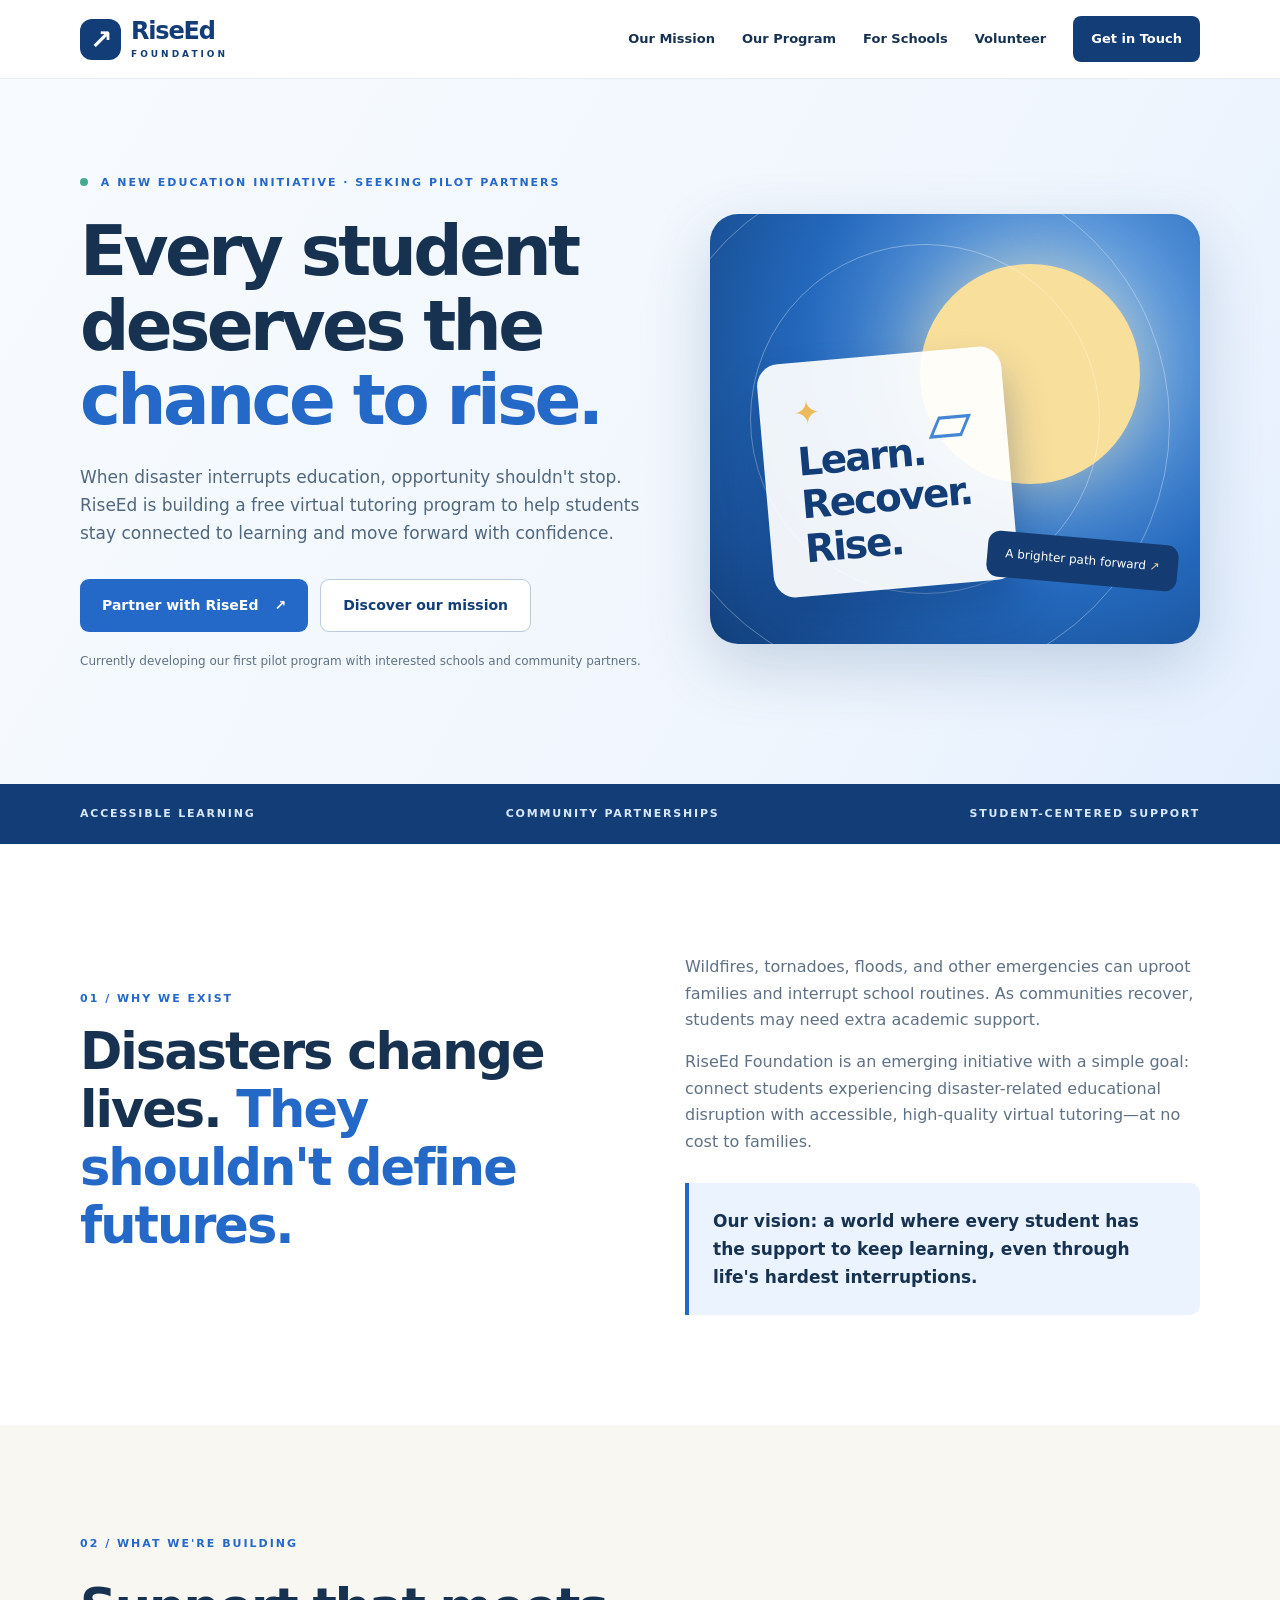
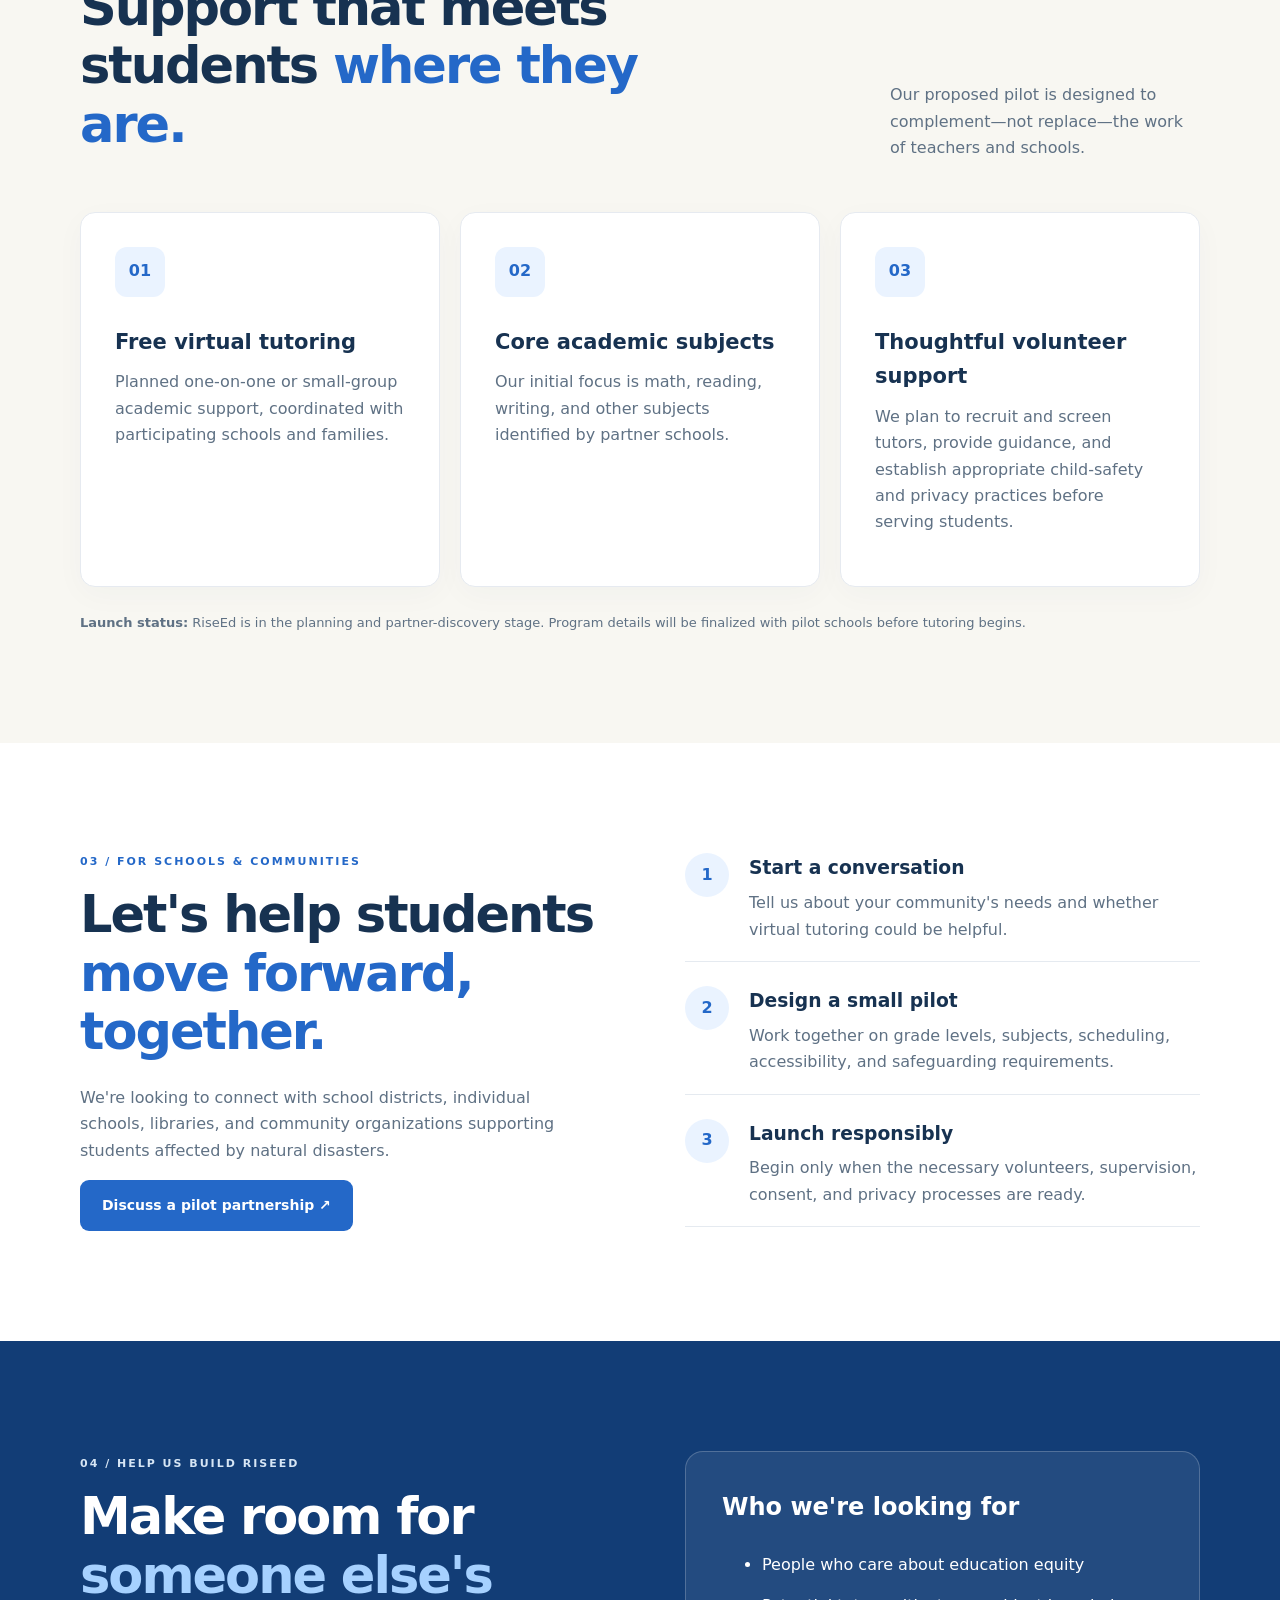
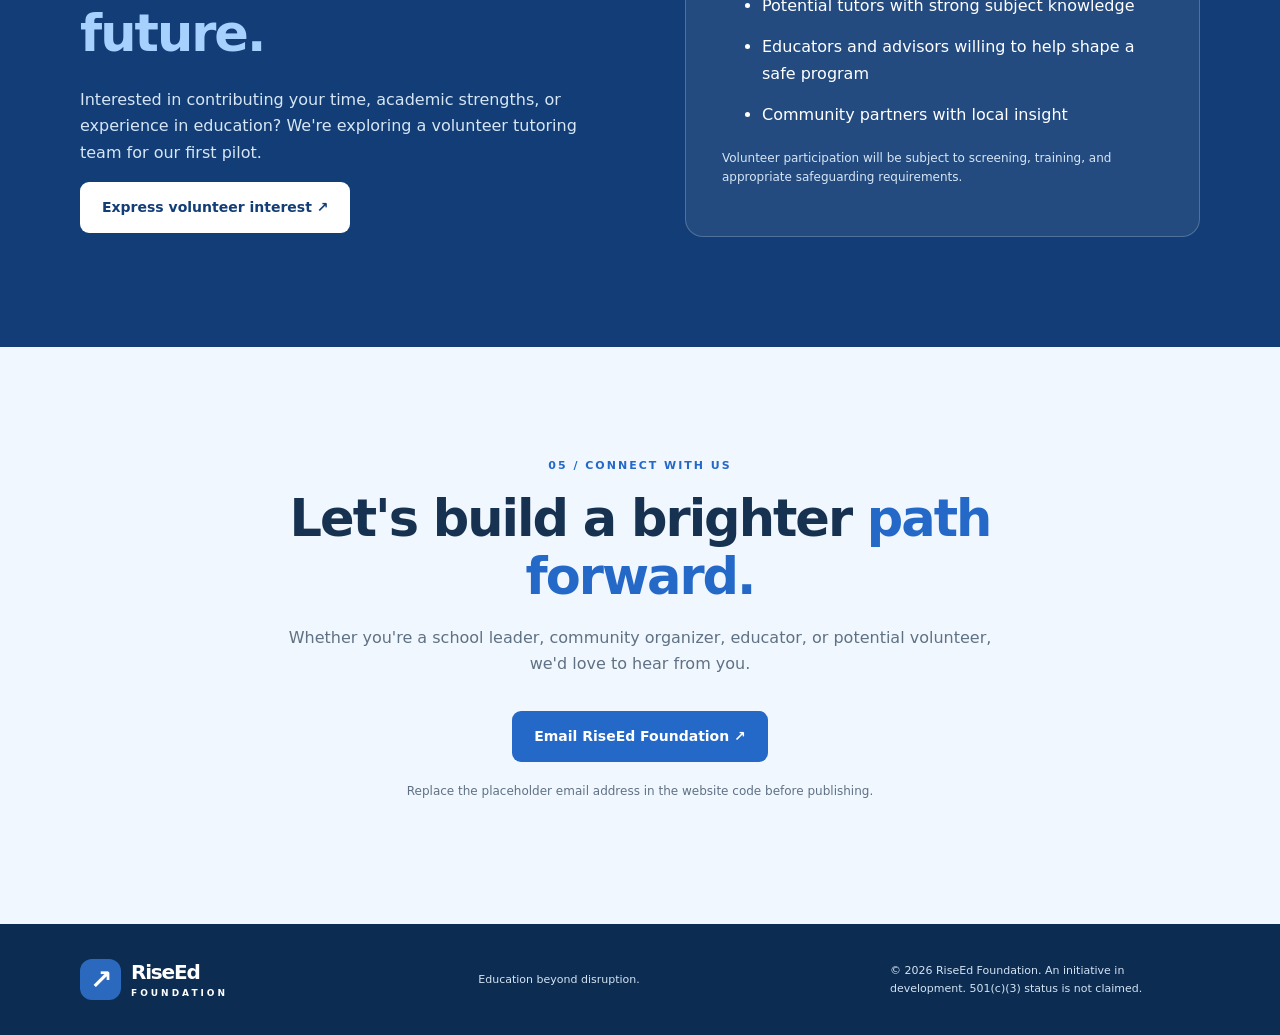
==== index.html @ 3c0e7f52 "Add files via upload" ====
<!DOCTYPE html>
<html lang="en">
<head>
  <meta charset="UTF-8" />
  <meta name="viewport" content="width=device-width, initial-scale=1" />
  <meta name="description" content="RiseEd Foundation is a developing initiative working to connect students affected by natural disasters with free virtual academic support." />
  <meta name="theme-color" content="#123d76" />
  <title>RiseEd Foundation | Every Student Deserves the Chance to Rise</title>
  <link rel="stylesheet" href="styles.css" />
</head>
<body>
  <a class="skip" href="#main">Skip to content</a>
  <header class="site-header">
    <div class="container nav">
      <a class="brand" href="#home" aria-label="RiseEd Foundation home"><span class="brand-icon" aria-hidden="true">↗</span><span>RiseEd <small>FOUNDATION</small></span></a>
      <button class="menu-toggle" aria-expanded="false" aria-controls="navlinks" aria-label="Toggle navigation">☰</button>
      <nav id="navlinks" class="navlinks" aria-label="Main navigation">
        <a href="#mission">Our Mission</a><a href="#program">Our Program</a><a href="#partners">For Schools</a><a href="#volunteer">Volunteer</a><a class="nav-cta" href="#contact">Get in Touch</a>
      </nav>
    </div>
  </header>
  <main id="main">
    <section class="hero" id="home">
      <div class="container hero-grid">
        <div>
          <p class="eyebrow"><span class="dot"></span> A NEW EDUCATION INITIATIVE · SEEKING PILOT PARTNERS</p>
          <h1>Every student deserves the <em>chance to rise.</em></h1>
          <p class="lead">When disaster interrupts education, opportunity shouldn't stop. RiseEd is building a free virtual tutoring program to help students stay connected to learning and move forward with confidence.</p>
          <div class="actions"><a class="button primary" href="#partners">Partner with RiseEd <span aria-hidden="true">↗</span></a><a class="button outline" href="#mission">Discover our mission</a></div>
          <p class="micro">Currently developing our first pilot program with interested schools and community partners.</p>
        </div>
        <div class="hero-art" aria-label="Illustration of a rising sun, book and upward path" role="img">
          <div class="sun"></div><div class="orbit orbit-one"></div><div class="orbit orbit-two"></div><div class="hero-card"><span class="spark">✦</span><span class="book">▱</span><strong>Learn.<br>Recover.<br>Rise.</strong></div><div class="floating-note">A brighter path forward <span>↗</span></div>
        </div>
      </div>
    </section>
    <section class="strip" aria-label="Our commitments"><div class="container strip-inner"><span>ACCESSIBLE LEARNING</span><span>COMMUNITY PARTNERSHIPS</span><span>STUDENT-CENTERED SUPPORT</span></div></section>
    <section class="section" id="mission"><div class="container two-col"><div><p class="eyebrow">01 / WHY WE EXIST</p><h2>Disasters change lives. <span>They shouldn't define futures.</span></h2></div><div><p>Wildfires, tornadoes, floods, and other emergencies can uproot families and interrupt school routines. As communities recover, students may need extra academic support.</p><p>RiseEd Foundation is an emerging initiative with a simple goal: connect students experiencing disaster-related educational disruption with accessible, high-quality virtual tutoring—at no cost to families.</p><div class="quote">Our vision: a world where every student has the support to keep learning, even through life's hardest interruptions.</div></div></div></section>
    <section class="section soft" id="program"><div class="container"><p class="eyebrow">02 / WHAT WE'RE BUILDING</p><div class="section-top"><h2>Support that meets students <span>where they are.</span></h2><p>Our proposed pilot is designed to complement—not replace—the work of teachers and schools.</p></div><div class="cards"><article class="card"><span class="card-icon">01</span><h3>Free virtual tutoring</h3><p>Planned one-on-one or small-group academic support, coordinated with participating schools and families.</p></article><article class="card"><span class="card-icon">02</span><h3>Core academic subjects</h3><p>Our initial focus is math, reading, writing, and other subjects identified by partner schools.</p></article><article class="card"><span class="card-icon">03</span><h3>Thoughtful volunteer support</h3><p>We plan to recruit and screen tutors, provide guidance, and establish appropriate child-safety and privacy practices before serving students.</p></article></div><p class="program-note"><strong>Launch status:</strong> RiseEd is in the planning and partner-discovery stage. Program details will be finalized with pilot schools before tutoring begins.</p></div></section>
    <section class="section" id="partners"><div class="container two-col partner-layout"><div><p class="eyebrow">03 / FOR SCHOOLS & COMMUNITIES</p><h2>Let's help students <span>move forward, together.</span></h2><p>We're looking to connect with school districts, individual schools, libraries, and community organizations supporting students affected by natural disasters.</p><a class="button primary" href="#contact">Discuss a pilot partnership ↗</a></div><div class="steps"><div><b>1</b><div><h3>Start a conversation</h3><p>Tell us about your community's needs and whether virtual tutoring could be helpful.</p></div></div><div><b>2</b><div><h3>Design a small pilot</h3><p>Work together on grade levels, subjects, scheduling, accessibility, and safeguarding requirements.</p></div></div><div><b>3</b><div><h3>Launch responsibly</h3><p>Begin only when the necessary volunteers, supervision, consent, and privacy processes are ready.</p></div></div></div></div></section>
    <section class="section dark" id="volunteer"><div class="container two-col"><div><p class="eyebrow">04 / HELP US BUILD RISEED</p><h2>Make room for <span>someone else's future.</span></h2><p>Interested in contributing your time, academic strengths, or experience in education? We're exploring a volunteer tutoring team for our first pilot.</p><a class="button light" href="#contact">Express volunteer interest ↗</a></div><div class="volunteer-panel"><h3>Who we're looking for</h3><ul><li>People who care about education equity</li><li>Potential tutors with strong subject knowledge</li><li>Educators and advisors willing to help shape a safe program</li><li>Community partners with local insight</li></ul><p>Volunteer participation will be subject to screening, training, and appropriate safeguarding requirements.</p></div></div></section>
    <section class="section contact" id="contact"><div class="container contact-inner"><p class="eyebrow">05 / CONNECT WITH US</p><h2>Let's build a brighter <span>path forward.</span></h2><p>Whether you're a school leader, community organizer, educator, or potential volunteer, we'd love to hear from you.</p><a id="contact-link" class="button primary" href="mailto:YOUR_EMAIL_HERE?subject=RiseEd%20Foundation%20Inquiry">Email RiseEd Foundation ↗</a><p class="micro">Replace the placeholder email address in the website code before publishing.</p></div></section>
  </main>
  <footer><div class="container footer-inner"><a class="brand" href="#home"><span class="brand-icon" aria-hidden="true">↗</span><span>RiseEd <small>FOUNDATION</small></span></a><p>Education beyond disruption.</p><p>© <span id="year"></span> RiseEd Foundation. An initiative in development. 501(c)(3) status is not claimed.</p></div></footer>
  <script src="script.js"></script>
</body>
</html>
---- styles.css ----
:root{--navy:#123d76;--ink:#173251;--blue:#2468c8;--pale:#eaf3ff;--cream:#f8f7f2;--muted:#5f7184;--white:#fff}*{box-sizing:border-box}html{scroll-behavior:smooth}body{margin:0;font-family:Inter,ui-sans-serif,system-ui,-apple-system,BlinkMacSystemFont,"Segoe UI",sans-serif;color:var(--ink);line-height:1.65}a{color:inherit;text-decoration:none}button{font:inherit}.container{width:min(1120px,calc(100% - 44px));margin:auto}.skip{position:absolute;top:-100px;background:#fff;padding:10px;z-index:20}.skip:focus{top:0}.site-header{position:sticky;top:0;background:#fffffff0;backdrop-filter:blur(14px);z-index:10;border-bottom:1px solid #e9eef3}.nav{min-height:78px;display:flex;align-items:center;justify-content:space-between}.brand{display:flex;align-items:center;gap:10px;font-size:24px;font-weight:850;letter-spacing:-1.2px;color:var(--navy);line-height:1}.brand small{display:block;font-size:9px;letter-spacing:3px;margin-top:7px}.brand-icon{display:grid;place-items:center;width:41px;height:41px;background:var(--navy);color:white;border-radius:12px;font-size:27px}.navlinks{display:flex;align-items:center;gap:27px;font-size:13px;font-weight:650}.navlinks a:hover{color:var(--blue)}.nav-cta{background:var(--navy);color:white!important;padding:12px 18px;border-radius:8px}.menu-toggle{display:none;background:none;border:0;font-size:26px;cursor:pointer}.hero{background:linear-gradient(120deg,#f7fbff,#f0f6fd 65%,#e4effe);padding:95px 0 100px}.hero-grid{display:grid;grid-template-columns:1.08fr .92fr;gap:55px;align-items:center}.eyebrow{font-size:11px;letter-spacing:2px;font-weight:800;color:var(--blue);text-transform:uppercase}.dot{display:inline-block;background:#46aa8e;width:8px;height:8px;border-radius:50%;margin-right:7px}h1,h2,h3,p{margin-top:0}h1{font-size:clamp(43px,5.4vw,74px);line-height:1.08;letter-spacing:-3.6px;margin:22px 0 25px}h1 em{font-style:normal;color:var(--blue)}h2{font-size:clamp(33px,4vw,51px);line-height:1.14;letter-spacing:-2px;margin:15px 0 24px}h2 span{color:var(--blue)}.lead{font-size:17px;color:#50677e;max-width:590px}.actions{display:flex;gap:12px;flex-wrap:wrap;margin-top:32px}.button{display:inline-flex;gap:16px;align-items:center;justify-content:center;border-radius:9px;padding:14px 22px;font-size:14px;font-weight:750;transition:transform .2s,box-shadow .2s}.button:hover{transform:translateY(-2px);box-shadow:0 8px 22px #17325122}.primary{background:var(--blue);color:white}.outline{border:1px solid #bacbde;color:var(--navy);background:#fff}.micro{font-size:12px;color:var(--muted);margin-top:20px}.hero-art{min-height:430px;border-radius:28px;position:relative;overflow:hidden;background:radial-gradient(circle at 70% 30%,#8dc3fa,#2469bd 54%,#113e7a);box-shadow:0 22px 65px #16487833}.sun{position:absolute;width:220px;height:220px;border-radius:50%;background:#f9df9c;top:50px;right:60px;box-shadow:0 0 70px #f9df9c88}.orbit{position:absolute;border:1px solid #ffffff55;border-radius:50%;width:520px;height:520px;top:-50px;left:-60px}.orbit-two{width:350px;height:350px;top:30px;left:40px}.hero-card{position:absolute;left:55px;bottom:55px;background:#ffffffed;border-radius:22px;padding:25px 34px;width:245px;transform:rotate(-5deg);box-shadow:0 25px 40px #0c326c55}.hero-card strong{display:block;font-size:39px;line-height:1.12;letter-spacing:-2px;color:var(--navy)}.spark{font-size:32px;color:#edbb5b}.book{float:right;font-size:58px;color:#4386d3}.floating-note{position:absolute;right:22px;bottom:60px;background:#153c72;color:#fff;border-radius:12px;padding:13px 18px;font-size:12px;transform:rotate(5deg)}.floating-note span{color:#f4cf8e}.strip{background:var(--navy);color:#d7e7fc}.strip-inner{display:flex;justify-content:space-between;gap:20px;padding:21px 0;font-size:11px;letter-spacing:1.8px;font-weight:800}.section{padding:110px 0;scroll-margin-top:78px}.two-col{display:grid;grid-template-columns:1fr 1fr;gap:90px;align-items:center}.two-col p:not(.eyebrow){color:var(--muted)}.quote{background:var(--pale);border-left:4px solid var(--blue);padding:24px;font-size:17px;font-weight:700;border-radius:0 10px 10px 0;margin-top:28px}.soft{background:var(--cream)}.section-top{display:flex;align-items:end;justify-content:space-between;gap:60px}.section-top h2{max-width:620px}.section-top p{max-width:310px;color:var(--muted)}.cards{display:grid;grid-template-columns:repeat(3,1fr);gap:20px;margin-top:34px}.card{padding:34px;background:#fff;border:1px solid #e6eaf0;border-radius:15px;box-shadow:0 8px 30px #18395a08}.card-icon{display:grid;place-items:center;background:var(--pale);color:var(--blue);border-radius:12px;width:50px;height:50px;font-weight:850}.card h3{margin:28px 0 10px;font-size:21px}.card p,.program-note{color:var(--muted)}.program-note{margin:25px 0 0;font-size:13px}.partner-layout{align-items:start}.steps{display:grid;gap:24px}.steps>div{display:flex;gap:20px;border-bottom:1px solid #e5eaf0;padding-bottom:18px}.steps b{background:var(--pale);color:var(--blue);min-width:44px;height:44px;border-radius:50%;display:grid;place-items:center}.steps h3{margin:0 0 6px}.steps p{margin:0}.dark{background:var(--navy);color:white}.dark .eyebrow{color:#b3d4ff}.dark h2 span{color:#a6d1ff}.dark p{color:#d7e6f5!important}.light{background:#fff;color:var(--navy)}.volunteer-panel{background:#ffffff13;border:1px solid #ffffff35;border-radius:18px;padding:36px}.volunteer-panel h3{font-size:24px}.volunteer-panel li{margin-bottom:15px}.volunteer-panel p{font-size:12px;margin-top:20px}.contact{text-align:center;background:#f1f7ff}.contact-inner{max-width:720px}.contact h2{margin-bottom:18px}.contact p:not(.eyebrow){color:var(--muted)}.contact .button{margin-top:18px}footer{padding:35px 0;background:#0d2c52;color:#d3e4f4}.footer-inner{display:flex;align-items:center;justify-content:space-between;gap:20px}.footer-inner .brand{color:#fff;font-size:20px}.footer-inner .brand-icon{background:#2a69bd}.footer-inner p{margin:0;font-size:11px;max-width:310px}@media(max-width:820px){.menu-toggle{display:block}.navlinks{display:none;position:absolute;top:78px;left:0;right:0;background:white;padding:22px;flex-direction:column;align-items:stretch;box-shadow:0 12px 18px #123d7618}.navlinks.open{display:flex}.hero-grid,.two-col{grid-template-columns:1fr;gap:40px}.hero{padding:65px 0}.hero-art{min-height:360px}.section{padding:70px 0}.cards{grid-template-columns:1fr}.section-top{display:block}.strip-inner{flex-wrap:wrap;justify-content:center;text-align:center}.footer-inner{flex-wrap:wrap}.nav{min-height:78px}}@media(max-width:480px){h1{letter-spacing:-2px}.hero-art{min-height:315px}.hero-card{left:25px;bottom:35px;padding:22px;width:200px}.hero-card strong{font-size:32px}.floating-note{right:10px;bottom:20px;font-size:10px}.sun{right:20px}.container{width:min(1120px,calc(100% - 34px))}}
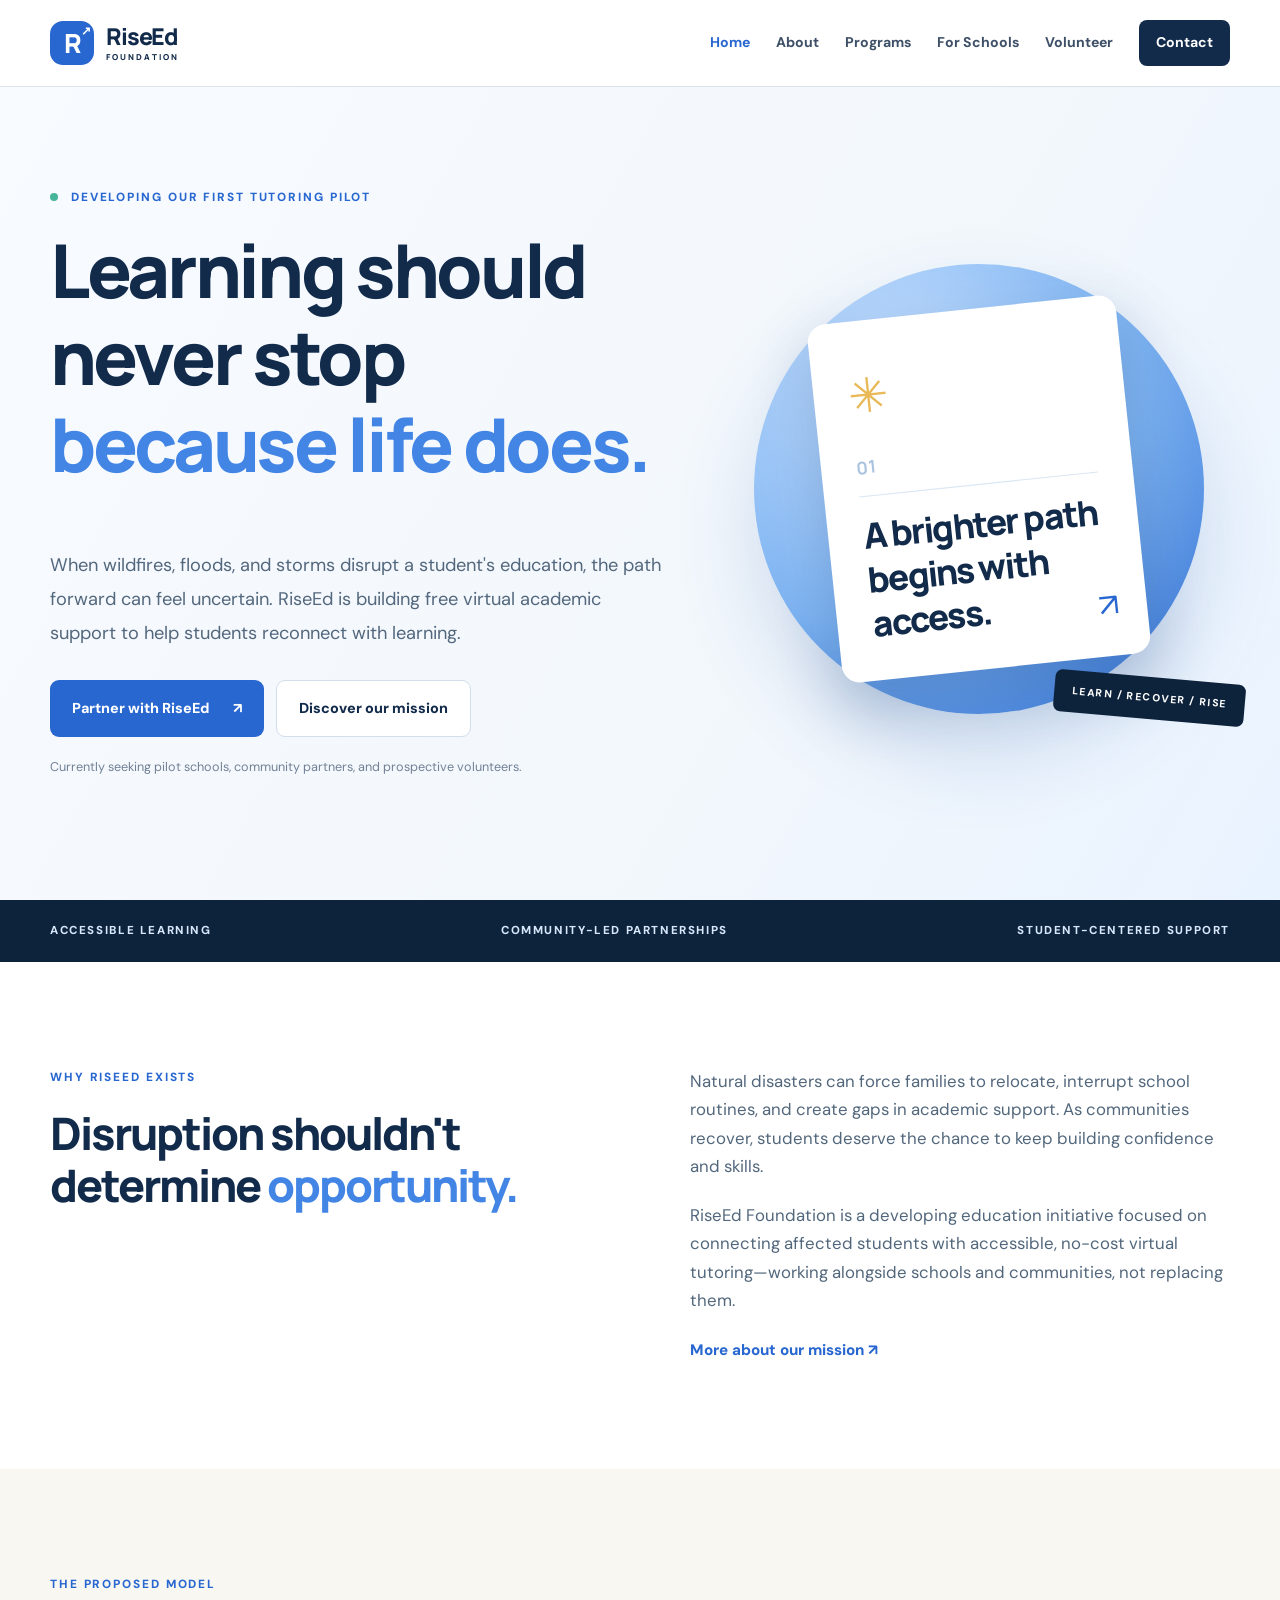
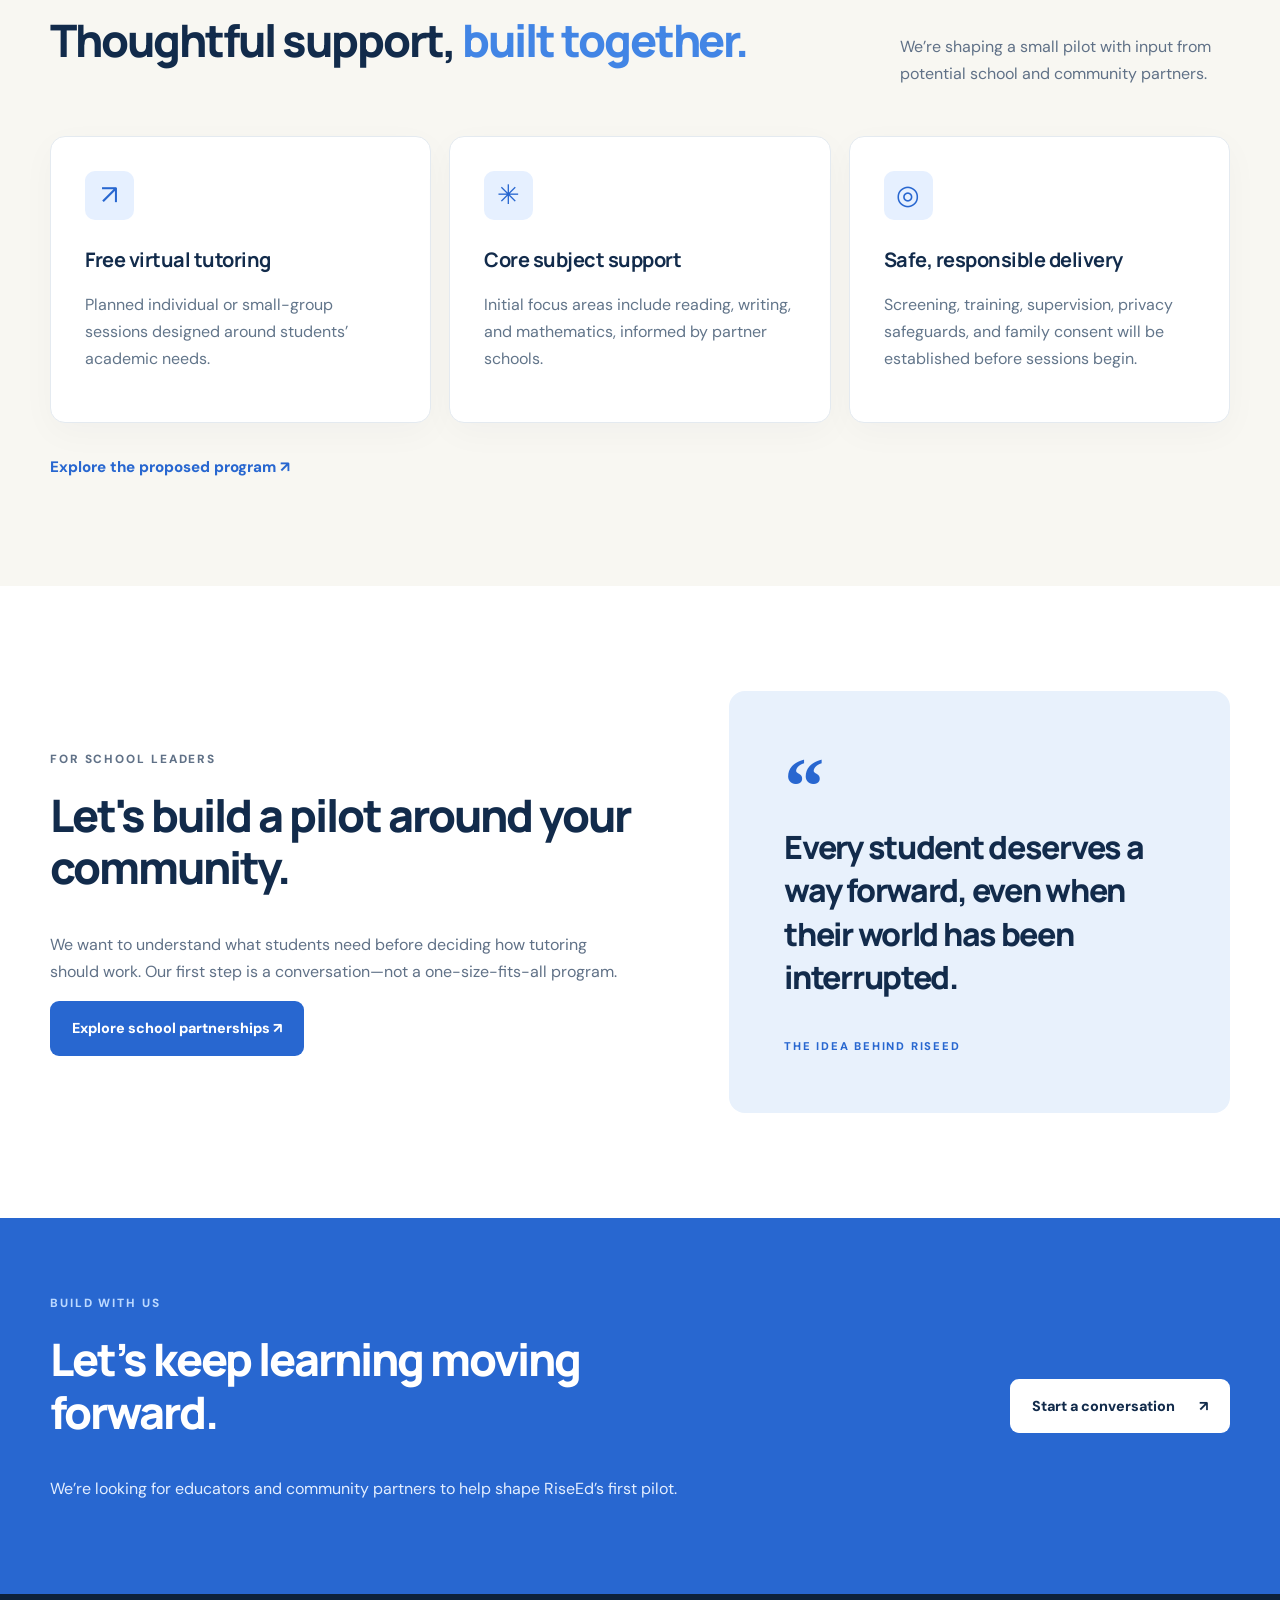
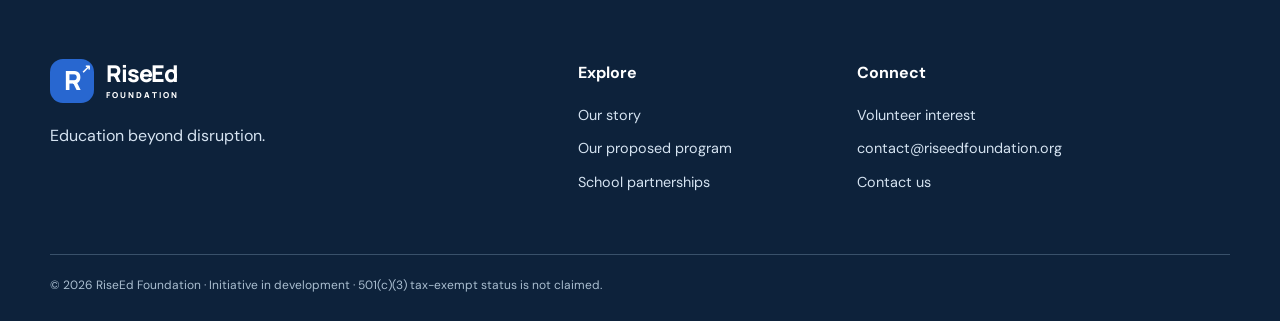
==== commit f852f71c: "Add files via upload" ====
--- a/index.html
+++ b/index.html
@@ -1,47 +1 @@
-<!DOCTYPE html>
-<html lang="en">
-<head>
-  <meta charset="UTF-8" />
-  <meta name="viewport" content="width=device-width, initial-scale=1" />
-  <meta name="description" content="RiseEd Foundation is a developing initiative working to connect students affected by natural disasters with free virtual academic support." />
-  <meta name="theme-color" content="#123d76" />
-  <title>RiseEd Foundation | Every Student Deserves the Chance to Rise</title>
-  <link rel="stylesheet" href="styles.css" />
-</head>
-<body>
-  <a class="skip" href="#main">Skip to content</a>
-  <header class="site-header">
-    <div class="container nav">
-      <a class="brand" href="#home" aria-label="RiseEd Foundation home"><span class="brand-icon" aria-hidden="true">↗</span><span>RiseEd <small>FOUNDATION</small></span></a>
-      <button class="menu-toggle" aria-expanded="false" aria-controls="navlinks" aria-label="Toggle navigation">☰</button>
-      <nav id="navlinks" class="navlinks" aria-label="Main navigation">
-        <a href="#mission">Our Mission</a><a href="#program">Our Program</a><a href="#partners">For Schools</a><a href="#volunteer">Volunteer</a><a class="nav-cta" href="#contact">Get in Touch</a>
-      </nav>
-    </div>
-  </header>
-  <main id="main">
-    <section class="hero" id="home">
-      <div class="container hero-grid">
-        <div>
-          <p class="eyebrow"><span class="dot"></span> A NEW EDUCATION INITIATIVE · SEEKING PILOT PARTNERS</p>
-          <h1>Every student deserves the <em>chance to rise.</em></h1>
-          <p class="lead">When disaster interrupts education, opportunity shouldn't stop. RiseEd is building a free virtual tutoring program to help students stay connected to learning and move forward with confidence.</p>
-          <div class="actions"><a class="button primary" href="#partners">Partner with RiseEd <span aria-hidden="true">↗</span></a><a class="button outline" href="#mission">Discover our mission</a></div>
-          <p class="micro">Currently developing our first pilot program with interested schools and community partners.</p>
-        </div>
-        <div class="hero-art" aria-label="Illustration of a rising sun, book and upward path" role="img">
-          <div class="sun"></div><div class="orbit orbit-one"></div><div class="orbit orbit-two"></div><div class="hero-card"><span class="spark">✦</span><span class="book">▱</span><strong>Learn.<br>Recover.<br>Rise.</strong></div><div class="floating-note">A brighter path forward <span>↗</span></div>
-        </div>
-      </div>
-    </section>
-    <section class="strip" aria-label="Our commitments"><div class="container strip-inner"><span>ACCESSIBLE LEARNING</span><span>COMMUNITY PARTNERSHIPS</span><span>STUDENT-CENTERED SUPPORT</span></div></section>
-    <section class="section" id="mission"><div class="container two-col"><div><p class="eyebrow">01 / WHY WE EXIST</p><h2>Disasters change lives. <span>They shouldn't define futures.</span></h2></div><div><p>Wildfires, tornadoes, floods, and other emergencies can uproot families and interrupt school routines. As communities recover, students may need extra academic support.</p><p>RiseEd Foundation is an emerging initiative with a simple goal: connect students experiencing disaster-related educational disruption with accessible, high-quality virtual tutoring—at no cost to families.</p><div class="quote">Our vision: a world where every student has the support to keep learning, even through life's hardest interruptions.</div></div></div></section>
-    <section class="section soft" id="program"><div class="container"><p class="eyebrow">02 / WHAT WE'RE BUILDING</p><div class="section-top"><h2>Support that meets students <span>where they are.</span></h2><p>Our proposed pilot is designed to complement—not replace—the work of teachers and schools.</p></div><div class="cards"><article class="card"><span class="card-icon">01</span><h3>Free virtual tutoring</h3><p>Planned one-on-one or small-group academic support, coordinated with participating schools and families.</p></article><article class="card"><span class="card-icon">02</span><h3>Core academic subjects</h3><p>Our initial focus is math, reading, writing, and other subjects identified by partner schools.</p></article><article class="card"><span class="card-icon">03</span><h3>Thoughtful volunteer support</h3><p>We plan to recruit and screen tutors, provide guidance, and establish appropriate child-safety and privacy practices before serving students.</p></article></div><p class="program-note"><strong>Launch status:</strong> RiseEd is in the planning and partner-discovery stage. Program details will be finalized with pilot schools before tutoring begins.</p></div></section>
-    <section class="section" id="partners"><div class="container two-col partner-layout"><div><p class="eyebrow">03 / FOR SCHOOLS & COMMUNITIES</p><h2>Let's help students <span>move forward, together.</span></h2><p>We're looking to connect with school districts, individual schools, libraries, and community organizations supporting students affected by natural disasters.</p><a class="button primary" href="#contact">Discuss a pilot partnership ↗</a></div><div class="steps"><div><b>1</b><div><h3>Start a conversation</h3><p>Tell us about your community's needs and whether virtual tutoring could be helpful.</p></div></div><div><b>2</b><div><h3>Design a small pilot</h3><p>Work together on grade levels, subjects, scheduling, accessibility, and safeguarding requirements.</p></div></div><div><b>3</b><div><h3>Launch responsibly</h3><p>Begin only when the necessary volunteers, supervision, consent, and privacy processes are ready.</p></div></div></div></div></section>
-    <section class="section dark" id="volunteer"><div class="container two-col"><div><p class="eyebrow">04 / HELP US BUILD RISEED</p><h2>Make room for <span>someone else's future.</span></h2><p>Interested in contributing your time, academic strengths, or experience in education? We're exploring a volunteer tutoring team for our first pilot.</p><a class="button light" href="#contact">Express volunteer interest ↗</a></div><div class="volunteer-panel"><h3>Who we're looking for</h3><ul><li>People who care about education equity</li><li>Potential tutors with strong subject knowledge</li><li>Educators and advisors willing to help shape a safe program</li><li>Community partners with local insight</li></ul><p>Volunteer participation will be subject to screening, training, and appropriate safeguarding requirements.</p></div></div></section>
-    <section class="section contact" id="contact"><div class="container contact-inner"><p class="eyebrow">05 / CONNECT WITH US</p><h2>Let's build a brighter <span>path forward.</span></h2><p>Whether you're a school leader, community organizer, educator, or potential volunteer, we'd love to hear from you.</p><a id="contact-link" class="button primary" href="mailto:YOUR_EMAIL_HERE?subject=RiseEd%20Foundation%20Inquiry">Email RiseEd Foundation ↗</a><p class="micro">Replace the placeholder email address in the website code before publishing.</p></div></section>
-  </main>
-  <footer><div class="container footer-inner"><a class="brand" href="#home"><span class="brand-icon" aria-hidden="true">↗</span><span>RiseEd <small>FOUNDATION</small></span></a><p>Education beyond disruption.</p><p>© <span id="year"></span> RiseEd Foundation. An initiative in development. 501(c)(3) status is not claimed.</p></div></footer>
-  <script src="script.js"></script>
-</body>
-</html>
+<!doctype html><html lang="en"><head><meta charset="utf-8"><meta name="viewport" content="width=device-width,initial-scale=1"><meta name="theme-color" content="#122b4b"><meta name="description" content="RiseEd Foundation is developing free virtual tutoring for students whose education has been disrupted by disasters."><title>Every Student Deserves the Chance to Rise | RiseEd Foundation</title><link rel="stylesheet" href="styles.css"></head><body><a class="skip" href="#main">Skip to content</a><header class="header"><div class="wrap header-inner"><a class="logo" href="index.html" aria-label="RiseEd Foundation homepage"><span class="logo-mark">R<span>↗</span></span><span>RiseEd<small>FOUNDATION</small></span></a><button class="menu" aria-expanded="false" aria-controls="nav">Menu <span aria-hidden="true">☰</span></button><nav id="nav" aria-label="Main navigation"><a href="index.html" aria-current="page" >Home</a><a href="about.html" >About</a><a href="programs.html" >Programs</a><a href="schools.html" >For Schools</a><a href="volunteer.html" >Volunteer</a><a href="contact.html" >Contact</a></nav></div></header><main id="main"><section class="hero"><div class="wrap hero-grid"><div class="hero-copy"><p class="eyebrow"><span class="pulse"></span> DEVELOPING OUR FIRST TUTORING PILOT</p><h1>Learning should never stop <em>because life does.</em></h1><p class="lead">When wildfires, floods, and storms disrupt a student's education, the path forward can feel uncertain. RiseEd is building free virtual academic support to help students reconnect with learning.</p><div class="buttons"><a class="btn btn-primary" href="schools.html">Partner with RiseEd <span>↗</span></a><a class="btn btn-secondary" href="about.html">Discover our mission</a></div><p class="small-note">Currently seeking pilot schools, community partners, and prospective volunteers.</p></div><div class="hero-visual" aria-label="Abstract illustration of growth and education" role="img"><div class="visual-circle"></div><div class="visual-card"><span class="visual-star">✳</span><span class="visual-number">01</span><span class="visual-line"></span><strong>A brighter path<br>begins with access.</strong><span class="visual-arrow">↗</span></div><div class="visual-label">LEARN / RECOVER / RISE</div></div></div></section><div class="ribbon"><div class="wrap ribbon-grid"><span>ACCESSIBLE LEARNING</span><span>COMMUNITY-LED PARTNERSHIPS</span><span>STUDENT-CENTERED SUPPORT</span></div></div><section class="section"><div class="wrap split"><div><p class="eyebrow">WHY RISEED EXISTS</p><h2>Disruption shouldn't determine <em>opportunity.</em></h2></div><div class="prose"><p>Natural disasters can force families to relocate, interrupt school routines, and create gaps in academic support. As communities recover, students deserve the chance to keep building confidence and skills.</p><p>RiseEd Foundation is a developing education initiative focused on connecting affected students with accessible, no-cost virtual tutoring—working alongside schools and communities, not replacing them.</p><a class="text-link" href="about.html">More about our mission ↗</a></div></div></section><section class="section tint"><div class="wrap"><div class="section-heading"><div><p class="eyebrow">THE PROPOSED MODEL</p><h2>Thoughtful support, <em>built together.</em></h2></div><p>We’re shaping a small pilot with input from potential school and community partners.</p></div><div class="card-grid"><article class="feature"><div class="feature-icon">↗</div><h3>Free virtual tutoring</h3><p>Planned individual or small-group sessions designed around students’ academic needs.</p></article><article class="feature"><div class="feature-icon">✳</div><h3>Core subject support</h3><p>Initial focus areas include reading, writing, and mathematics, informed by partner schools.</p></article><article class="feature"><div class="feature-icon">◎</div><h3>Safe, responsible delivery</h3><p>Screening, training, supervision, privacy safeguards, and family consent will be established before sessions begin.</p></article></div><a class="text-link" href="programs.html">Explore the proposed program ↗</a></div></section><section class="section"><div class="wrap highlight"><div><p class="eyebrow">FOR SCHOOL LEADERS</p><h2>Let's build a pilot around your community.</h2><p>We want to understand what students need before deciding how tutoring should work. Our first step is a conversation—not a one-size-fits-all program.</p><a class="btn btn-primary" href="schools.html">Explore school partnerships ↗</a></div><div class="quote-panel"><span class="quote-symbol">“</span><p>Every student deserves a way forward, even when their world has been interrupted.</p><span>THE IDEA BEHIND RISEED</span></div></div></section><section class="cta"><div class="wrap cta-inner"><div><p class="eyebrow">BUILD WITH US</p><h2>Let’s keep learning moving forward.</h2><p>We’re looking for educators and community partners to help shape RiseEd’s first pilot.</p></div><a class="btn btn-white" href="contact.html">Start a conversation <span>↗</span></a></div></section></main><footer class="footer"><div class="wrap footer-grid"><div><a class="logo logo-footer" href="index.html"><span class="logo-mark">R<span>↗</span></span><span>RiseEd<small>FOUNDATION</small></span></a><p>Education beyond disruption.</p></div><div><strong>Explore</strong><a href="about.html">Our story</a><a href="programs.html">Our proposed program</a><a href="schools.html">School partnerships</a></div><div><strong>Connect</strong><a href="volunteer.html">Volunteer interest</a><a href="mailto:contact@riseedfoundation.org">contact@riseedfoundation.org</a><a href="contact.html">Contact us</a></div></div><div class="wrap legal">© <span id="year"></span> RiseEd Foundation · Initiative in development · 501(c)(3) tax-exempt status is not claimed.</div></footer><script src="script.js" defer></script></body></html>
--- a/styles.css
+++ b/styles.css
@@ -1 +1 @@
-:root{--navy:#123d76;--ink:#173251;--blue:#2468c8;--pale:#eaf3ff;--cream:#f8f7f2;--muted:#5f7184;--white:#fff}*{box-sizing:border-box}html{scroll-behavior:smooth}body{margin:0;font-family:Inter,ui-sans-serif,system-ui,-apple-system,BlinkMacSystemFont,"Segoe UI",sans-serif;color:var(--ink);line-height:1.65}a{color:inherit;text-decoration:none}button{font:inherit}.container{width:min(1120px,calc(100% - 44px));margin:auto}.skip{position:absolute;top:-100px;background:#fff;padding:10px;z-index:20}.skip:focus{top:0}.site-header{position:sticky;top:0;background:#fffffff0;backdrop-filter:blur(14px);z-index:10;border-bottom:1px solid #e9eef3}.nav{min-height:78px;display:flex;align-items:center;justify-content:space-between}.brand{display:flex;align-items:center;gap:10px;font-size:24px;font-weight:850;letter-spacing:-1.2px;color:var(--navy);line-height:1}.brand small{display:block;font-size:9px;letter-spacing:3px;margin-top:7px}.brand-icon{display:grid;place-items:center;width:41px;height:41px;background:var(--navy);color:white;border-radius:12px;font-size:27px}.navlinks{display:flex;align-items:center;gap:27px;font-size:13px;font-weight:650}.navlinks a:hover{color:var(--blue)}.nav-cta{background:var(--navy);color:white!important;padding:12px 18px;border-radius:8px}.menu-toggle{display:none;background:none;border:0;font-size:26px;cursor:pointer}.hero{background:linear-gradient(120deg,#f7fbff,#f0f6fd 65%,#e4effe);padding:95px 0 100px}.hero-grid{display:grid;grid-template-columns:1.08fr .92fr;gap:55px;align-items:center}.eyebrow{font-size:11px;letter-spacing:2px;font-weight:800;color:var(--blue);text-transform:uppercase}.dot{display:inline-block;background:#46aa8e;width:8px;height:8px;border-radius:50%;margin-right:7px}h1,h2,h3,p{margin-top:0}h1{font-size:clamp(43px,5.4vw,74px);line-height:1.08;letter-spacing:-3.6px;margin:22px 0 25px}h1 em{font-style:normal;color:var(--blue)}h2{font-size:clamp(33px,4vw,51px);line-height:1.14;letter-spacing:-2px;margin:15px 0 24px}h2 span{color:var(--blue)}.lead{font-size:17px;color:#50677e;max-width:590px}.actions{display:flex;gap:12px;flex-wrap:wrap;margin-top:32px}.button{display:inline-flex;gap:16px;align-items:center;justify-content:center;border-radius:9px;padding:14px 22px;font-size:14px;font-weight:750;transition:transform .2s,box-shadow .2s}.button:hover{transform:translateY(-2px);box-shadow:0 8px 22px #17325122}.primary{background:var(--blue);color:white}.outline{border:1px solid #bacbde;color:var(--navy);background:#fff}.micro{font-size:12px;color:var(--muted);margin-top:20px}.hero-art{min-height:430px;border-radius:28px;position:relative;overflow:hidden;background:radial-gradient(circle at 70% 30%,#8dc3fa,#2469bd 54%,#113e7a);box-shadow:0 22px 65px #16487833}.sun{position:absolute;width:220px;height:220px;border-radius:50%;background:#f9df9c;top:50px;right:60px;box-shadow:0 0 70px #f9df9c88}.orbit{position:absolute;border:1px solid #ffffff55;border-radius:50%;width:520px;height:520px;top:-50px;left:-60px}.orbit-two{width:350px;height:350px;top:30px;left:40px}.hero-card{position:absolute;left:55px;bottom:55px;background:#ffffffed;border-radius:22px;padding:25px 34px;width:245px;transform:rotate(-5deg);box-shadow:0 25px 40px #0c326c55}.hero-card strong{display:block;font-size:39px;line-height:1.12;letter-spacing:-2px;color:var(--navy)}.spark{font-size:32px;color:#edbb5b}.book{float:right;font-size:58px;color:#4386d3}.floating-note{position:absolute;right:22px;bottom:60px;background:#153c72;color:#fff;border-radius:12px;padding:13px 18px;font-size:12px;transform:rotate(5deg)}.floating-note span{color:#f4cf8e}.strip{background:var(--navy);color:#d7e7fc}.strip-inner{display:flex;justify-content:space-between;gap:20px;padding:21px 0;font-size:11px;letter-spacing:1.8px;font-weight:800}.section{padding:110px 0;scroll-margin-top:78px}.two-col{display:grid;grid-template-columns:1fr 1fr;gap:90px;align-items:center}.two-col p:not(.eyebrow){color:var(--muted)}.quote{background:var(--pale);border-left:4px solid var(--blue);padding:24px;font-size:17px;font-weight:700;border-radius:0 10px 10px 0;margin-top:28px}.soft{background:var(--cream)}.section-top{display:flex;align-items:end;justify-content:space-between;gap:60px}.section-top h2{max-width:620px}.section-top p{max-width:310px;color:var(--muted)}.cards{display:grid;grid-template-columns:repeat(3,1fr);gap:20px;margin-top:34px}.card{padding:34px;background:#fff;border:1px solid #e6eaf0;border-radius:15px;box-shadow:0 8px 30px #18395a08}.card-icon{display:grid;place-items:center;background:var(--pale);color:var(--blue);border-radius:12px;width:50px;height:50px;font-weight:850}.card h3{margin:28px 0 10px;font-size:21px}.card p,.program-note{color:var(--muted)}.program-note{margin:25px 0 0;font-size:13px}.partner-layout{align-items:start}.steps{display:grid;gap:24px}.steps>div{display:flex;gap:20px;border-bottom:1px solid #e5eaf0;padding-bottom:18px}.steps b{background:var(--pale);color:var(--blue);min-width:44px;height:44px;border-radius:50%;display:grid;place-items:center}.steps h3{margin:0 0 6px}.steps p{margin:0}.dark{background:var(--navy);color:white}.dark .eyebrow{color:#b3d4ff}.dark h2 span{color:#a6d1ff}.dark p{color:#d7e6f5!important}.light{background:#fff;color:var(--navy)}.volunteer-panel{background:#ffffff13;border:1px solid #ffffff35;border-radius:18px;padding:36px}.volunteer-panel h3{font-size:24px}.volunteer-panel li{margin-bottom:15px}.volunteer-panel p{font-size:12px;margin-top:20px}.contact{text-align:center;background:#f1f7ff}.contact-inner{max-width:720px}.contact h2{margin-bottom:18px}.contact p:not(.eyebrow){color:var(--muted)}.contact .button{margin-top:18px}footer{padding:35px 0;background:#0d2c52;color:#d3e4f4}.footer-inner{display:flex;align-items:center;justify-content:space-between;gap:20px}.footer-inner .brand{color:#fff;font-size:20px}.footer-inner .brand-icon{background:#2a69bd}.footer-inner p{margin:0;font-size:11px;max-width:310px}@media(max-width:820px){.menu-toggle{display:block}.navlinks{display:none;position:absolute;top:78px;left:0;right:0;background:white;padding:22px;flex-direction:column;align-items:stretch;box-shadow:0 12px 18px #123d7618}.navlinks.open{display:flex}.hero-grid,.two-col{grid-template-columns:1fr;gap:40px}.hero{padding:65px 0}.hero-art{min-height:360px}.section{padding:70px 0}.cards{grid-template-columns:1fr}.section-top{display:block}.strip-inner{flex-wrap:wrap;justify-content:center;text-align:center}.footer-inner{flex-wrap:wrap}.nav{min-height:78px}}@media(max-width:480px){h1{letter-spacing:-2px}.hero-art{min-height:315px}.hero-card{left:25px;bottom:35px;padding:22px;width:200px}.hero-card strong{font-size:32px}.floating-note{right:10px;bottom:20px;font-size:10px}.sun{right:20px}.container{width:min(1120px,calc(100% - 34px))}}
+@import url('https://fonts.googleapis.com/css2?family=DM+Sans:wght@400;500;600;700&family=Manrope:wght@400;500;600;700;800&display=swap');:root{--navy:#122b4b;--deep:#0d223b;--blue:#2867d0;--sky:#dceafa;--cream:#f8f7f2;--muted:#607187;--line:#dce4eb}*{box-sizing:border-box}html{scroll-behavior:smooth}body{margin:0;color:var(--navy);background:#fff;font:16px/1.7 'DM Sans',sans-serif}a{color:inherit;text-decoration:none}button{font:inherit}h1,h2,h3,p{margin-top:0}h1,h2,h3{font-family:Manrope,sans-serif;line-height:1.17;letter-spacing:-.045em}h1{font-size:clamp(2.9rem,5.8vw,5.7rem);font-weight:800}h2{font-size:clamp(2.15rem,3.5vw,3.7rem);font-weight:800}h3{font-size:1.25rem;letter-spacing:-.025em}h1 em,h2 em{font-style:normal;color:#4285e5}.wrap{width:min(1180px,calc(100% - 48px));margin:auto}.narrow{max-width:850px}.center{text-align:center}.skip{position:absolute;left:-999px;top:0;background:#fff;padding:12px;z-index:99}.skip:focus{left:12px}.header{position:sticky;top:0;z-index:20;background:#ffffffed;backdrop-filter:blur(18px);border-bottom:1px solid var(--line)}.header-inner{display:flex;align-items:center;justify-content:space-between;min-height:86px;gap:25px}.logo{display:flex;align-items:center;gap:12px;font:800 1.45rem/1 Manrope,sans-serif;letter-spacing:-.05em}.logo small{display:block;letter-spacing:.25em;font-size:.51rem;margin-top:5px}.logo-mark{position:relative;display:grid;place-items:center;background:var(--blue);color:#fff;border-radius:13px;width:44px;height:44px;font-size:1.65rem}.logo-mark span{position:absolute;font-size:.75rem;right:4px;top:4px}.header nav{display:flex;align-items:center;gap:26px}.header nav a{font-size:.88rem;font-weight:700;color:#3e5067}.header nav a:hover,.header nav a[aria-current]{color:var(--blue)}.header nav a:last-child{background:var(--navy);color:#fff;border-radius:8px;padding:11px 17px}.menu{display:none;border:0;background:transparent;font-weight:700}.hero{overflow:hidden;background:linear-gradient(120deg,#f8fbff 0%,#f2f7fc 63%,#e9f3ff 100%);padding:100px 0 110px}.hero-grid{display:grid;grid-template-columns:1.1fr .9fr;align-items:center;gap:65px}.eyebrow{color:var(--blue);font-size:.74rem;font-weight:800;letter-spacing:.16em;text-transform:uppercase;margin-bottom:20px}.pulse{display:inline-block;width:8px;height:8px;background:#46b59c;border-radius:50%;margin-right:8px}.lead{font-size:1.14rem;line-height:1.85;color:#53677d;max-width:690px}.hero .lead{max-width:630px}.buttons{display:flex;flex-wrap:wrap;gap:12px;margin:30px 0 19px}.btn{display:inline-flex;align-items:center;justify-content:center;gap:24px;padding:15px 22px;border-radius:9px;font-size:.9rem;font-weight:800;transition:transform .2s,background .2s}.btn:hover{transform:translateY(-2px)}.btn-primary{background:var(--blue);color:#fff}.btn-secondary{background:#fff;border:1px solid #d2deea}.btn-white{background:#fff;color:var(--navy)}.small-note{font-size:.79rem;color:#718095}.hero-visual{min-height:470px;position:relative;display:grid;place-items:center}.visual-circle{position:absolute;width:450px;height:450px;max-width:100%;border-radius:50%;background:radial-gradient(circle at 30% 25%,#c8e1ff,#7eb4f2 55%,#2867d0 100%);box-shadow:0 40px 80px #2459a92b}.visual-card{position:relative;width:310px;min-height:360px;background:#fff;border-radius:18px;box-shadow:0 25px 60px #123d7640;transform:rotate(-6deg);padding:35px;display:flex;flex-direction:column;justify-content:space-between}.visual-star{font-size:3rem;color:#e9b958}.visual-number{font:700 1.1rem Manrope;color:#aac3df}.visual-line{height:1px;background:#d9e6f3}.visual-card strong{font:800 2.2rem/1.25 Manrope;letter-spacing:-.05em}.visual-arrow{position:absolute;right:28px;bottom:24px;color:var(--blue);font-size:2rem}.visual-label{position:absolute;bottom:5px;right:-15px;transform:rotate(5deg);background:var(--deep);color:#fff;border-radius:7px;padding:12px 18px;font-size:.65rem;letter-spacing:.14em;font-weight:800}.ribbon{background:var(--deep);color:#d6e8fa;padding:21px 0}.ribbon-grid{display:flex;justify-content:space-between;gap:15px;font-size:.72rem;font-weight:800;letter-spacing:.14em}.section{padding:105px 0}.tint{background:var(--cream)}.split{display:grid;grid-template-columns:1fr 1fr;gap:100px;align-items:start}.prose{color:#52677c;font-size:1.05rem}.prose p{margin-bottom:20px}.text-link{color:var(--blue);font-weight:800;font-size:.95rem}.text-link:hover{text-decoration:underline}.section-heading{display:flex;justify-content:space-between;align-items:end;gap:60px;margin-bottom:32px}.section-heading h2{max-width:700px}.section-heading>p{max-width:330px;color:var(--muted)}.card-grid{display:grid;grid-template-columns:repeat(3,1fr);gap:18px;margin:30px 0}.feature{background:#fff;border:1px solid #e4eaf0;border-radius:15px;padding:34px;min-height:250px;box-shadow:0 10px 35px #0b2b4b08}.feature p{color:#62758a}.feature-icon{display:grid;place-items:center;background:#e6f0ff;color:var(--blue);border-radius:10px;width:49px;height:49px;font-size:1.7rem;margin-bottom:28px}.highlight{display:grid;grid-template-columns:1fr .85fr;gap:90px;align-items:center}.highlight p{color:var(--muted)}.quote-panel{background:#e8f1fc;border-radius:16px;padding:55px}.quote-panel p{font:800 2rem/1.35 Manrope;color:var(--navy);letter-spacing:-.04em}.quote-panel span:last-child{font-size:.7rem;font-weight:800;letter-spacing:.16em;color:var(--blue)}.quote-symbol{font:800 5rem/1 Georgia;color:var(--blue)}.page-hero{background:linear-gradient(130deg,#f5f9ff,#e9f2ff);padding:105px 0 100px}.page-hero h1{font-size:clamp(2.9rem,5.4vw,5.3rem)}.page-hero .lead{max-width:790px}.notice{border-left:4px solid var(--blue);padding:20px 25px;background:#fff;color:#53677d;border-radius:0 8px 8px 0;margin-top:25px}.notice-wide{background:#f4f8fd}.step-number{font:800 2.1rem Manrope;color:#96bbed}.timeline>div{display:flex;gap:20px;border-bottom:1px solid var(--line);padding:15px 0}.timeline span{font:800 1.25rem Manrope;color:var(--blue)}.timeline p{color:var(--muted)}.contact-grid{display:grid;grid-template-columns:repeat(3,1fr);gap:18px}.contact-card{border:1px solid var(--line);border-radius:14px;padding:32px}.contact-card h2{font-size:1.8rem}.contact-card p:not(.eyebrow){color:var(--muted)}.contact-icon{font-size:2rem;color:var(--blue)}.break{overflow-wrap:anywhere}.cta{background:var(--blue);color:#fff;padding:75px 0}.cta-inner{display:flex;justify-content:space-between;align-items:center;gap:30px}.cta h2{max-width:700px}.cta p{color:#e3eeff}.cta .eyebrow{color:#bcd9ff}.footer{background:var(--deep);color:#d5e3f1;padding:65px 0 25px}.footer-grid{display:grid;grid-template-columns:2fr 1fr 1.5fr;gap:30px}.footer-grid>div{display:flex;flex-direction:column;align-items:flex-start;gap:9px}.footer-grid strong{color:#fff;margin-bottom:8px}.footer-grid a:not(.logo){font-size:.9rem}.footer-grid a:hover{text-decoration:underline}.logo-footer{color:#fff;margin-bottom:10px}.legal{border-top:1px solid #39516a;margin-top:60px;padding-top:20px;font-size:.75rem;color:#aabed0}@media(max-width:950px){.header nav{gap:12px}.header nav a{font-size:.78rem}.hero-grid,.split,.highlight{gap:40px}.hero-visual{min-height:380px}.visual-circle{width:340px;height:340px}.visual-card{width:250px;min-height:290px}.visual-card strong{font-size:1.7rem}.section{padding:75px 0}}@media(max-width:740px){.wrap{width:min(100% - 34px,1180px)}.header-inner{min-height:72px}.menu{display:block}.header nav{display:none;position:absolute;top:72px;left:0;right:0;background:#fff;box-shadow:0 20px 35px #122b4b22;padding:20px;flex-direction:column;align-items:stretch;gap:10px}.header nav.open{display:flex}.header nav a{padding:9px 10px;font-size:.95rem}.hero{padding:65px 0}.hero-grid,.split,.highlight,.contact-grid{grid-template-columns:1fr}.hero-visual{min-height:340px}.visual-label{right:0}.ribbon-grid{flex-direction:column;text-align:center}.section-heading,.cta-inner{display:block}.card-grid{grid-template-columns:1fr}.feature{min-height:0}.page-hero{padding:70px 0}.footer-grid{grid-template-columns:1fr 1fr}.footer-grid>div:first-child{grid-column:span 2}.quote-panel{padding:32px}.cta .btn{margin-top:20px}}@media(prefers-reduced-motion:reduce){html{scroll-behavior:auto}*{transition:none!important}}
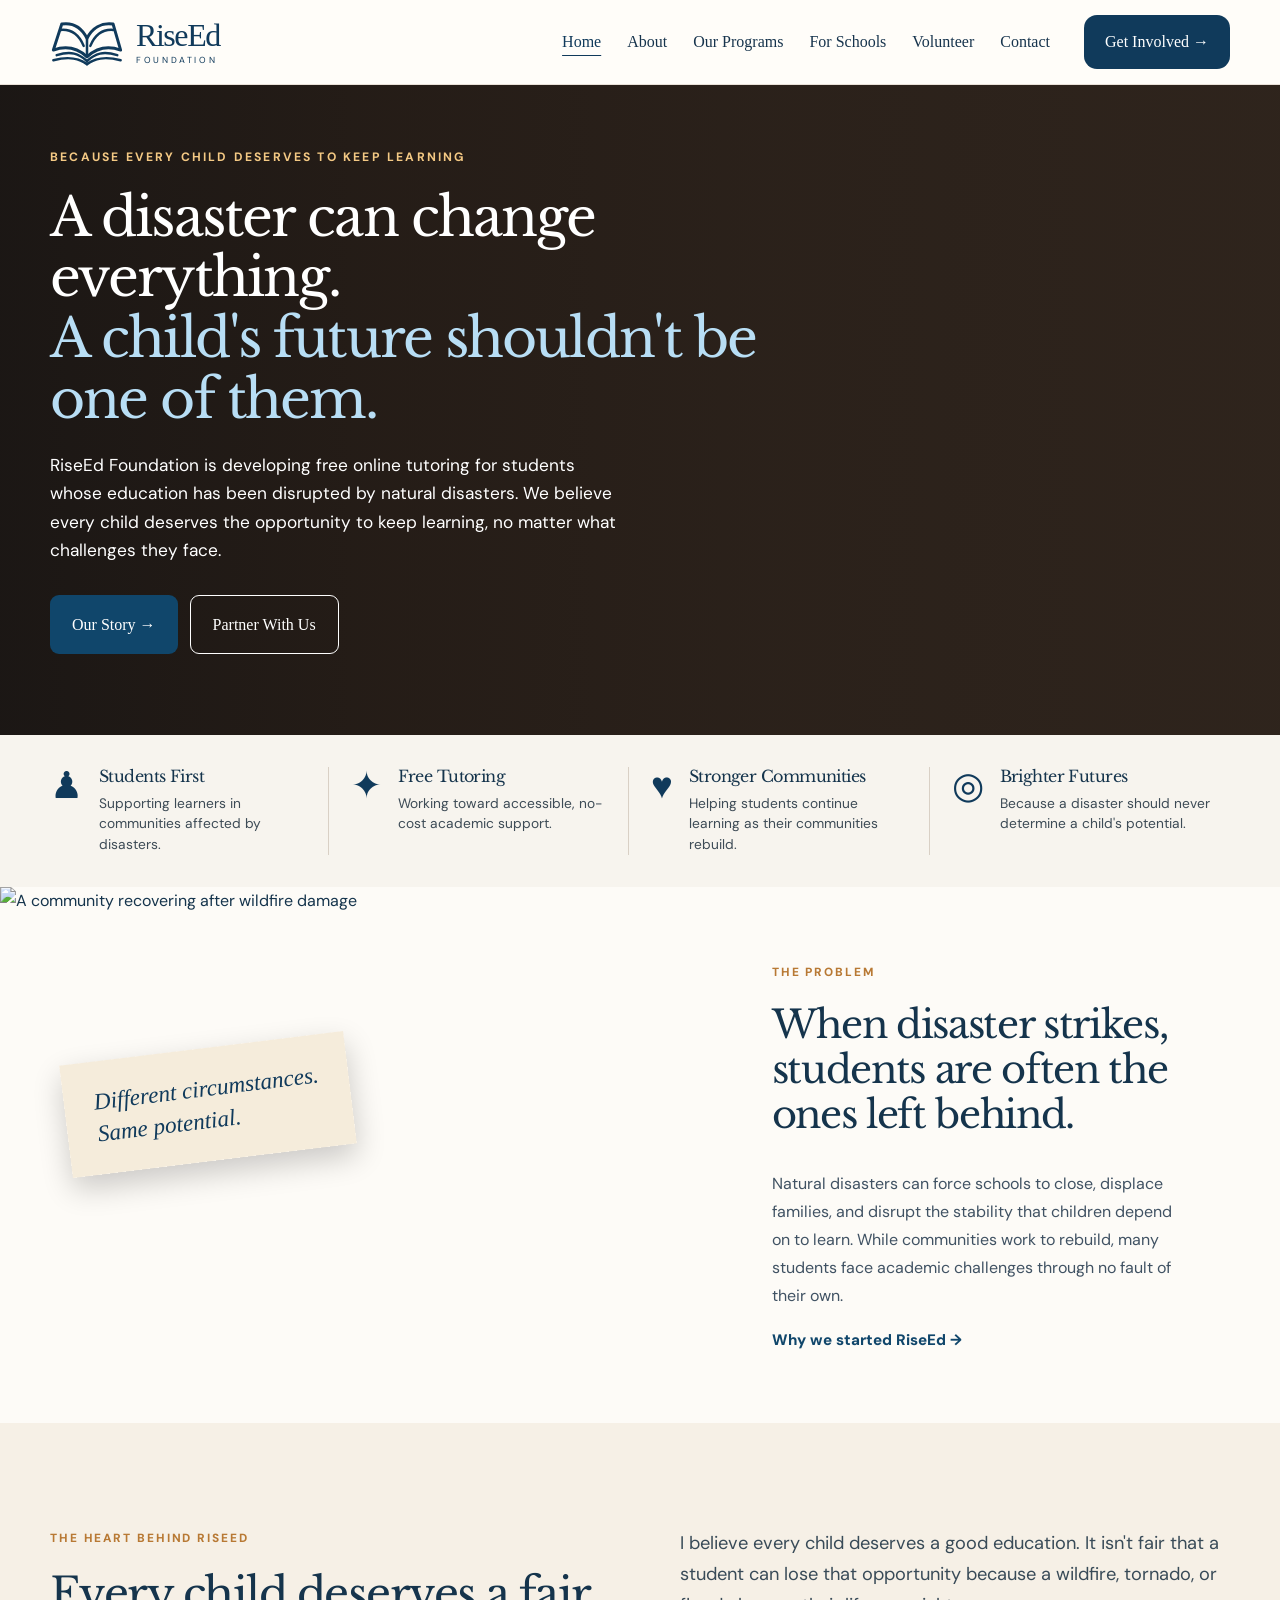
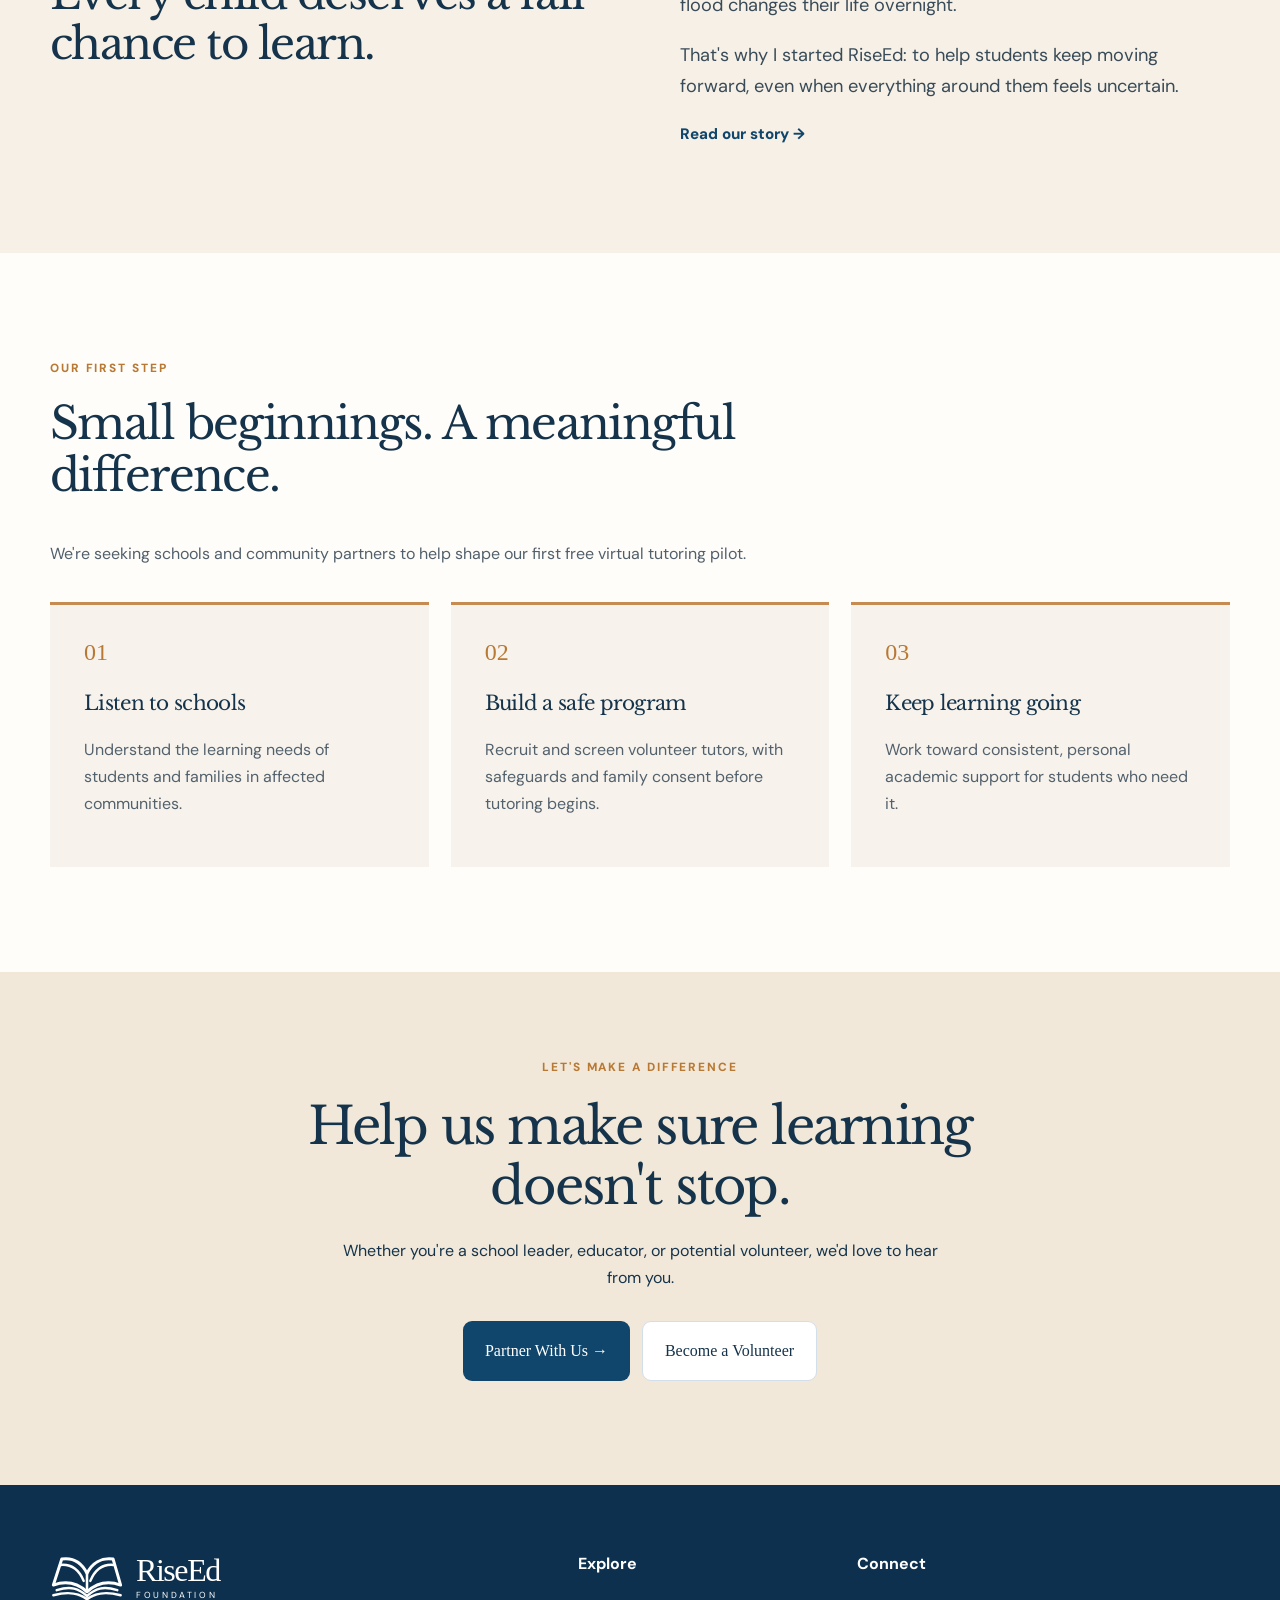
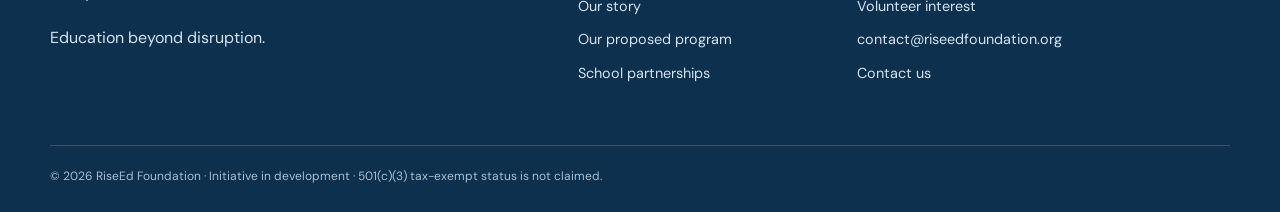
==== commit 31afa1cb: "Add files via upload" ====
--- a/index.html
+++ b/index.html
@@ -1 +1,8 @@
-<!doctype html><html lang="en"><head><meta charset="utf-8"><meta name="viewport" content="width=device-width,initial-scale=1"><meta name="theme-color" content="#122b4b"><meta name="description" content="RiseEd Foundation is developing free virtual tutoring for students whose education has been disrupted by disasters."><title>Every Student Deserves the Chance to Rise | RiseEd Foundation</title><link rel="stylesheet" href="styles.css"></head><body><a class="skip" href="#main">Skip to content</a><header class="header"><div class="wrap header-inner"><a class="logo" href="index.html" aria-label="RiseEd Foundation homepage"><span class="logo-mark">R<span>↗</span></span><span>RiseEd<small>FOUNDATION</small></span></a><button class="menu" aria-expanded="false" aria-controls="nav">Menu <span aria-hidden="true">☰</span></button><nav id="nav" aria-label="Main navigation"><a href="index.html" aria-current="page" >Home</a><a href="about.html" >About</a><a href="programs.html" >Programs</a><a href="schools.html" >For Schools</a><a href="volunteer.html" >Volunteer</a><a href="contact.html" >Contact</a></nav></div></header><main id="main"><section class="hero"><div class="wrap hero-grid"><div class="hero-copy"><p class="eyebrow"><span class="pulse"></span> DEVELOPING OUR FIRST TUTORING PILOT</p><h1>Learning should never stop <em>because life does.</em></h1><p class="lead">When wildfires, floods, and storms disrupt a student's education, the path forward can feel uncertain. RiseEd is building free virtual academic support to help students reconnect with learning.</p><div class="buttons"><a class="btn btn-primary" href="schools.html">Partner with RiseEd <span>↗</span></a><a class="btn btn-secondary" href="about.html">Discover our mission</a></div><p class="small-note">Currently seeking pilot schools, community partners, and prospective volunteers.</p></div><div class="hero-visual" aria-label="Abstract illustration of growth and education" role="img"><div class="visual-circle"></div><div class="visual-card"><span class="visual-star">✳</span><span class="visual-number">01</span><span class="visual-line"></span><strong>A brighter path<br>begins with access.</strong><span class="visual-arrow">↗</span></div><div class="visual-label">LEARN / RECOVER / RISE</div></div></div></section><div class="ribbon"><div class="wrap ribbon-grid"><span>ACCESSIBLE LEARNING</span><span>COMMUNITY-LED PARTNERSHIPS</span><span>STUDENT-CENTERED SUPPORT</span></div></div><section class="section"><div class="wrap split"><div><p class="eyebrow">WHY RISEED EXISTS</p><h2>Disruption shouldn't determine <em>opportunity.</em></h2></div><div class="prose"><p>Natural disasters can force families to relocate, interrupt school routines, and create gaps in academic support. As communities recover, students deserve the chance to keep building confidence and skills.</p><p>RiseEd Foundation is a developing education initiative focused on connecting affected students with accessible, no-cost virtual tutoring—working alongside schools and communities, not replacing them.</p><a class="text-link" href="about.html">More about our mission ↗</a></div></div></section><section class="section tint"><div class="wrap"><div class="section-heading"><div><p class="eyebrow">THE PROPOSED MODEL</p><h2>Thoughtful support, <em>built together.</em></h2></div><p>We’re shaping a small pilot with input from potential school and community partners.</p></div><div class="card-grid"><article class="feature"><div class="feature-icon">↗</div><h3>Free virtual tutoring</h3><p>Planned individual or small-group sessions designed around students’ academic needs.</p></article><article class="feature"><div class="feature-icon">✳</div><h3>Core subject support</h3><p>Initial focus areas include reading, writing, and mathematics, informed by partner schools.</p></article><article class="feature"><div class="feature-icon">◎</div><h3>Safe, responsible delivery</h3><p>Screening, training, supervision, privacy safeguards, and family consent will be established before sessions begin.</p></article></div><a class="text-link" href="programs.html">Explore the proposed program ↗</a></div></section><section class="section"><div class="wrap highlight"><div><p class="eyebrow">FOR SCHOOL LEADERS</p><h2>Let's build a pilot around your community.</h2><p>We want to understand what students need before deciding how tutoring should work. Our first step is a conversation—not a one-size-fits-all program.</p><a class="btn btn-primary" href="schools.html">Explore school partnerships ↗</a></div><div class="quote-panel"><span class="quote-symbol">“</span><p>Every student deserves a way forward, even when their world has been interrupted.</p><span>THE IDEA BEHIND RISEED</span></div></div></section><section class="cta"><div class="wrap cta-inner"><div><p class="eyebrow">BUILD WITH US</p><h2>Let’s keep learning moving forward.</h2><p>We’re looking for educators and community partners to help shape RiseEd’s first pilot.</p></div><a class="btn btn-white" href="contact.html">Start a conversation <span>↗</span></a></div></section></main><footer class="footer"><div class="wrap footer-grid"><div><a class="logo logo-footer" href="index.html"><span class="logo-mark">R<span>↗</span></span><span>RiseEd<small>FOUNDATION</small></span></a><p>Education beyond disruption.</p></div><div><strong>Explore</strong><a href="about.html">Our story</a><a href="programs.html">Our proposed program</a><a href="schools.html">School partnerships</a></div><div><strong>Connect</strong><a href="volunteer.html">Volunteer interest</a><a href="mailto:contact@riseedfoundation.org">contact@riseedfoundation.org</a><a href="contact.html">Contact us</a></div></div><div class="wrap legal">© <span id="year"></span> RiseEd Foundation · Initiative in development · 501(c)(3) tax-exempt status is not claimed.</div></footer><script src="script.js" defer></script></body></html>+<!doctype html><html lang="en"><head><meta charset="utf-8"><meta name="viewport" content="width=device-width,initial-scale=1"><meta name="theme-color" content="#122b4b"><meta name="description" content="RiseEd Foundation is developing free virtual tutoring for students whose education has been disrupted by disasters."><title>RiseEd Foundation | Every Child Deserves to Keep Learning</title><link rel="stylesheet" href="styles.css"><link rel="stylesheet" href="warm.css"></head><body><a class="skip" href="#main">Skip to content</a><header class="header"><div class="wrap header-inner"><a class="logo" href="index.html" aria-label="RiseEd Foundation homepage"><svg class="book-icon" viewBox="0 0 88 64" aria-hidden="true"><path d="M44 49C31 37 18 36 4 41L14 10C28 8 38 15 44 27C50 15 61 8 75 10L84 41C70 36 57 37 44 49Z" fill="none" stroke="currentColor" stroke-width="3.5" stroke-linejoin="round"/><path d="M44 27V49M13 17C27 16 35 24 40 36M75 17C61 16 53 24 48 36M8 47C25 42 34 45 44 54C54 45 63 42 80 47M4 53C24 48 35 51 44 58C53 51 64 48 84 53" fill="none" stroke="currentColor" stroke-width="3" stroke-linecap="round"/></svg><span>RiseEd<small>FOUNDATION</small></span></a><button class="menu" aria-expanded="false" aria-controls="nav">Menu <span aria-hidden="true">☰</span></button><nav id="nav" aria-label="Main navigation"><a href="index.html" aria-current="page" >Home</a><a href="about.html" >About</a><a href="programs.html" >Our Programs</a><a href="schools.html" >For Schools</a><a href="volunteer.html" >Volunteer</a><a href="contact.html" >Contact</a><a class="nav-cta" href="volunteer.html">Get Involved →</a></nav></div></header><main id="main">
+<section class="photo-hero"><div class="photo-hero-image" role="img" aria-label="Student studying in warm afternoon light"></div><div class="photo-hero-shade"></div><div class="wrap photo-hero-content"><p class="overline">BECAUSE EVERY CHILD DESERVES TO KEEP LEARNING</p><h1>A disaster can change everything.<br><em>A child's future shouldn't be one of them.</em></h1><p>RiseEd Foundation is developing free online tutoring for students whose education has been disrupted by natural disasters. We believe every child deserves the opportunity to keep learning, no matter what challenges they face.</p><div class="buttons"><a class="btn btn-primary" href="about.html">Our Story →</a><a class="btn btn-outline-light" href="schools.html">Partner With Us</a></div></div></section>
+<section class="values-strip"><div class="wrap values-grid"><div><span class="value-symbol">♟</span><div><h3>Students First</h3><p>Supporting learners in communities affected by disasters.</p></div></div><div><span class="value-symbol">✦</span><div><h3>Free Tutoring</h3><p>Working toward accessible, no-cost academic support.</p></div></div><div><span class="value-symbol">♥</span><div><h3>Stronger Communities</h3><p>Helping students continue learning as their communities rebuild.</p></div></div><div><span class="value-symbol">◎</span><div><h3>Brighter Futures</h3><p>Because a disaster should never determine a child's potential.</p></div></div></div></section>
+<section class="story-pair"><div class="story-photo"><img src="assets/community-recovery.jpg" alt="A community recovering after wildfire damage" loading="lazy"><span class="story-sticker">Different circumstances.<br>Same potential.</span></div><div class="story-copy"><p class="eyebrow">THE PROBLEM</p><h2>When disaster strikes, students are often the ones left behind.</h2><p>Natural disasters can force schools to close, displace families, and disrupt the stability that children depend on to learn. While communities work to rebuild, many students face academic challenges through no fault of their own.</p><a class="text-link" href="about.html">Why we started RiseEd →</a></div></section>
+<section class="section warm-story"><div class="wrap warm-story-grid"><div><p class="eyebrow">THE HEART BEHIND RISEED</p><h2>Every child deserves a fair chance to learn.</h2></div><div><p>I believe every child deserves a good education. It isn't fair that a student can lose that opportunity because a wildfire, tornado, or flood changes their life overnight.</p><p>That's why I started RiseEd: to help students keep moving forward, even when everything around them feels uncertain.</p><a class="text-link" href="about.html">Read our story →</a></div></div></section>
+<section class="section steps-warm"><div class="wrap"><p class="eyebrow">OUR FIRST STEP</p><h2>Small beginnings. A meaningful difference.</h2><p class="section-intro">We're seeking schools and community partners to help shape our first free virtual tutoring pilot.</p><div class="warm-cards"><article><span>01</span><h3>Listen to schools</h3><p>Understand the learning needs of students and families in affected communities.</p></article><article><span>02</span><h3>Build a safe program</h3><p>Recruit and screen volunteer tutors, with safeguards and family consent before tutoring begins.</p></article><article><span>03</span><h3>Keep learning going</h3><p>Work toward consistent, personal academic support for students who need it.</p></article></div></div></section>
+<section class="warm-cta"><div class="wrap"><p class="eyebrow">LET'S MAKE A DIFFERENCE</p><h2>Help us make sure learning doesn't stop.</h2><p>Whether you're a school leader, educator, or potential volunteer, we'd love to hear from you.</p><div class="buttons"><a class="btn btn-primary" href="schools.html">Partner With Us →</a><a class="btn btn-secondary" href="volunteer.html">Become a Volunteer</a></div></div></section>
+</main><footer class="footer"><div class="wrap footer-grid"><div><a class="logo logo-footer" href="index.html"><svg class="book-icon" viewBox="0 0 88 64" aria-hidden="true"><path d="M44 49C31 37 18 36 4 41L14 10C28 8 38 15 44 27C50 15 61 8 75 10L84 41C70 36 57 37 44 49Z" fill="none" stroke="currentColor" stroke-width="3.5" stroke-linejoin="round"/><path d="M44 27V49M13 17C27 16 35 24 40 36M75 17C61 16 53 24 48 36M8 47C25 42 34 45 44 54C54 45 63 42 80 47M4 53C24 48 35 51 44 58C53 51 64 48 84 53" fill="none" stroke="currentColor" stroke-width="3" stroke-linecap="round"/></svg><span>RiseEd<small>FOUNDATION</small></span></a><p>Education beyond disruption.</p></div><div><strong>Explore</strong><a href="about.html">Our story</a><a href="programs.html">Our proposed program</a><a href="schools.html">School partnerships</a></div><div><strong>Connect</strong><a href="volunteer.html">Volunteer interest</a><a href="mailto:contact@riseedfoundation.org">contact@riseedfoundation.org</a><a href="contact.html">Contact us</a></div></div><div class="wrap legal">© <span id="year"></span> RiseEd Foundation · Initiative in development · 501(c)(3) tax-exempt status is not claimed.</div></footer><script src="script.js" defer></script></body></html>
--- a/warm.css
+++ b/warm.css
@@ -0,0 +1,3 @@
+@import url('https://fonts.googleapis.com/css2?family=DM+Sans:wght@400;500;600;700&family=Libre+Baskerville:wght@400;700&display=swap');
+:root{--navy:#103a5b;--deep:#0d304e;--blue:#124b74;--cream:#f8f5ee;--muted:#4c5b66;--line:#e4ded3}body{font-family:'DM Sans',sans-serif;background:#fdfbf7;color:#15344c}h1,h2,h3{font-family:'Libre Baskerville',Georgia,serif;letter-spacing:-.035em;font-weight:400}h1 em,h2 em{font-style:normal;color:#b8def5}.header{background:#fffdf9f5;border-bottom:1px solid #e9e1d8}.header-inner{min-height:84px}.logo{font-family:Georgia,serif;font-weight:400;font-size:2rem;letter-spacing:-.045em;color:#103a5b}.logo small{font-family:'DM Sans',sans-serif;letter-spacing:.3em;font-size:.55rem}.book-icon{width:74px;height:55px;color:#103a5b;flex:none}.logo-footer .book-icon{color:#fff}.header nav a{font-family:Georgia,serif;font-weight:400;font-size:1rem;color:#17344d}.header nav a:last-child{background:transparent;color:#17344d;border-radius:0;padding:0}.header nav a.nav-cta,.header nav a.nav-cta:last-child{background:#103a5b;color:#fff;border-radius:13px;padding:13px 21px;margin-left:8px}.header nav a[aria-current]{text-decoration:underline;text-underline-offset:8px;color:#103a5b}.photo-hero{height:min(650px,75vw);min-height:520px;position:relative;display:flex;align-items:center;color:white;background:#31261e;overflow:hidden}.photo-hero-image{position:absolute;inset:0;background-image:url('assets/student-study.jpg');background-size:cover;background-position:center right}.photo-hero-shade{position:absolute;inset:0;background:linear-gradient(90deg,rgba(26,22,20,.94) 0%,rgba(35,27,22,.87) 30%,rgba(35,27,22,.45) 60%,rgba(0,0,0,.05) 100%)}.photo-hero-content{position:relative;z-index:1;padding:55px 0}.overline{color:#f4c984;letter-spacing:.18em;font-size:.76rem;font-weight:700}.photo-hero h1{font-size:clamp(2.5rem,4.2vw,4.55rem);max-width:770px;line-height:1.13;margin:20px 0}.photo-hero p:not(.overline){max-width:570px;font-size:1.08rem;line-height:1.65}.btn{font-family:Georgia,serif;font-size:1rem;font-weight:400}.btn-primary{background:#10466b}.btn-outline-light{border:1px solid #fff;color:#fff;background:transparent}.values-strip{background:#f7f4ee;padding:32px 0}.values-grid{display:grid;grid-template-columns:repeat(4,1fr);gap:22px}.values-grid>div{display:flex;gap:16px;padding-right:18px;border-right:1px solid #d9d0c5}.values-grid>div:last-child{border:0}.value-symbol{font-size:2.3rem;color:#103a5b;line-height:1}.values-grid h3{font-size:1rem;margin:0 0 7px}.values-grid p{font-size:.86rem;line-height:1.5;margin:0;color:#3d4b56}.story-pair{display:grid;grid-template-columns:1.12fr .88fr;align-items:stretch;background:#fdfbf7}.story-photo{min-height:450px;position:relative;overflow:hidden}.story-photo img{width:100%;height:100%;position:absolute;object-fit:cover}.story-sticker{position:absolute;left:9%;top:30%;padding:24px 30px;background:#f5ebd9e8;transform:rotate(-7deg);font:italic 1.45rem/1.4 Georgia,serif;color:#103a5b;box-shadow:0 12px 30px #0003}.story-copy{padding:75px min(7vw,110px) 70px 55px;align-self:center}.story-copy h2{font-size:clamp(2rem,3vw,3.2rem);line-height:1.18}.story-copy p:not(.eyebrow){font-size:1rem;line-height:1.75;color:#405263}.eyebrow{color:#b87934}.text-link{color:#10466b}.warm-story{background:#f6f0e6}.warm-story-grid{display:grid;grid-template-columns:1fr 1fr;gap:80px}.warm-story h2{font-size:clamp(2rem,3.4vw,3.6rem)}.warm-story p:not(.eyebrow){font-size:1.14rem;color:#394b58}.steps-warm{background:#fffdf9}.steps-warm h2{max-width:750px}.section-intro{color:#52606c;max-width:700px}.warm-cards{display:grid;grid-template-columns:repeat(3,1fr);gap:22px;margin-top:35px}.warm-cards article{padding:34px;background:#f7f3ec;border-top:3px solid #c58b50}.warm-cards span{color:#b87934;font:1.5rem Georgia}.warm-cards h3{margin-top:24px}.warm-cards p{color:#53616d}.warm-cta{text-align:center;background:#f2e8d9;padding:85px 0}.warm-cta h2{font-size:clamp(2rem,4vw,3.7rem);max-width:740px;margin:0 auto 20px}.warm-cta p:not(.eyebrow){max-width:610px;margin:auto}.warm-cta .buttons{justify-content:center}.page-hero{background:#f5eee2}.page-hero h1 em{color:#a8733e}.feature,.contact-card{border-color:#e7ded2;border-radius:5px}.feature-icon{background:#eae2d5;color:#103a5b}.tint{background:#f7f2ea}.cta{background:#103a5b}.footer{background:#0d304e}.footer .logo{color:white}.footer .book-icon{color:white}
+@media(max-width:950px){.values-grid{grid-template-columns:repeat(2,1fr)}.values-grid>div:nth-child(2){border:0}.story-copy{padding:45px}.header nav{gap:13px}.header nav a{font-size:.85rem}.book-icon{width:56px}.logo{font-size:1.5rem}}@media(max-width:740px){.header nav{background:#fffdf9}.photo-hero{height:auto;min-height:650px}.photo-hero-shade{background:linear-gradient(90deg,#191716e8,#211d1bbb 68%,#211d1b66)}.photo-hero-image{background-position:64% center}.photo-hero h1{font-size:clamp(2.35rem,9vw,3.4rem)}.photo-hero-content{padding:90px 0}.values-grid{grid-template-columns:1fr}.values-grid>div{border:0;border-bottom:1px solid #ded6c9;padding:12px 0}.story-pair,.warm-story-grid,.warm-cards{grid-template-columns:1fr}.story-photo{min-height:320px}.story-copy{padding:45px 25px}.warm-story-grid{gap:12px}.book-icon{width:50px}.logo{font-size:1.45rem}.story-sticker{font-size:1.1rem}.header nav a.nav-cta{margin-left:0}}
